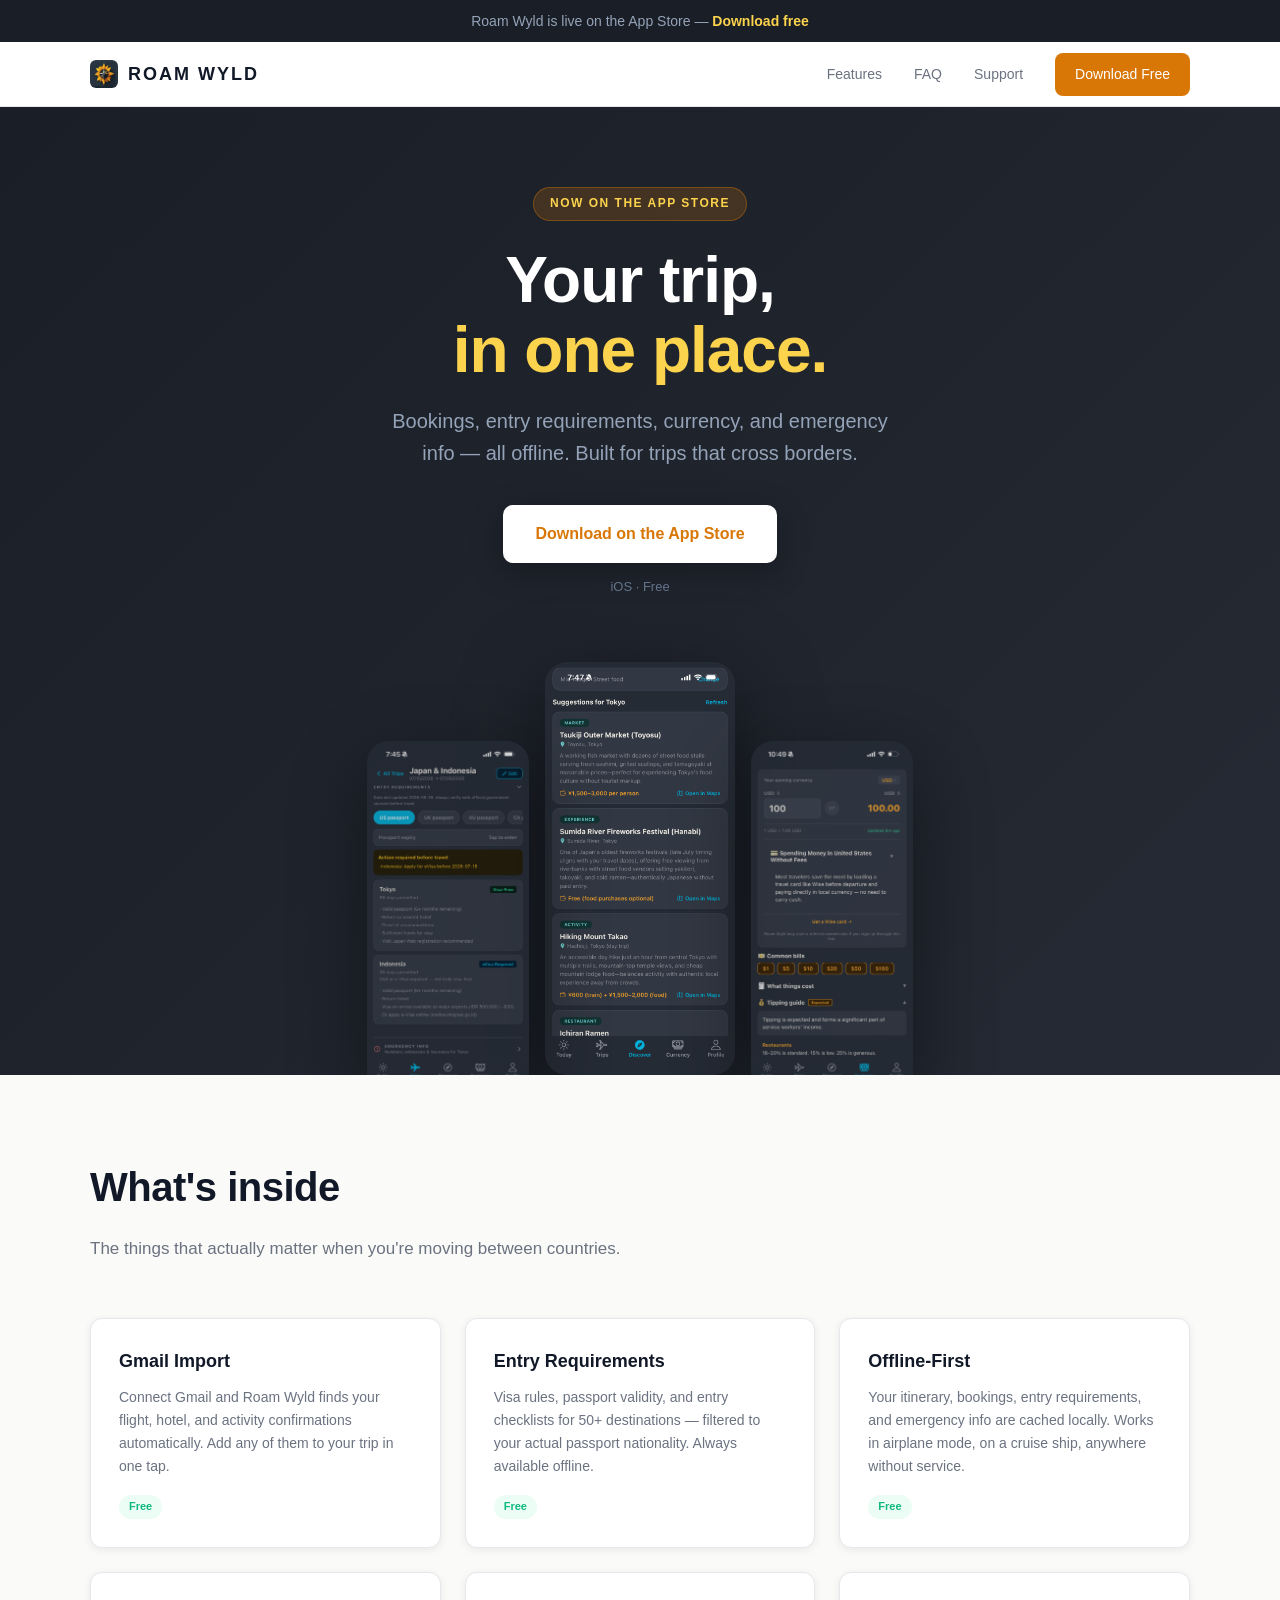
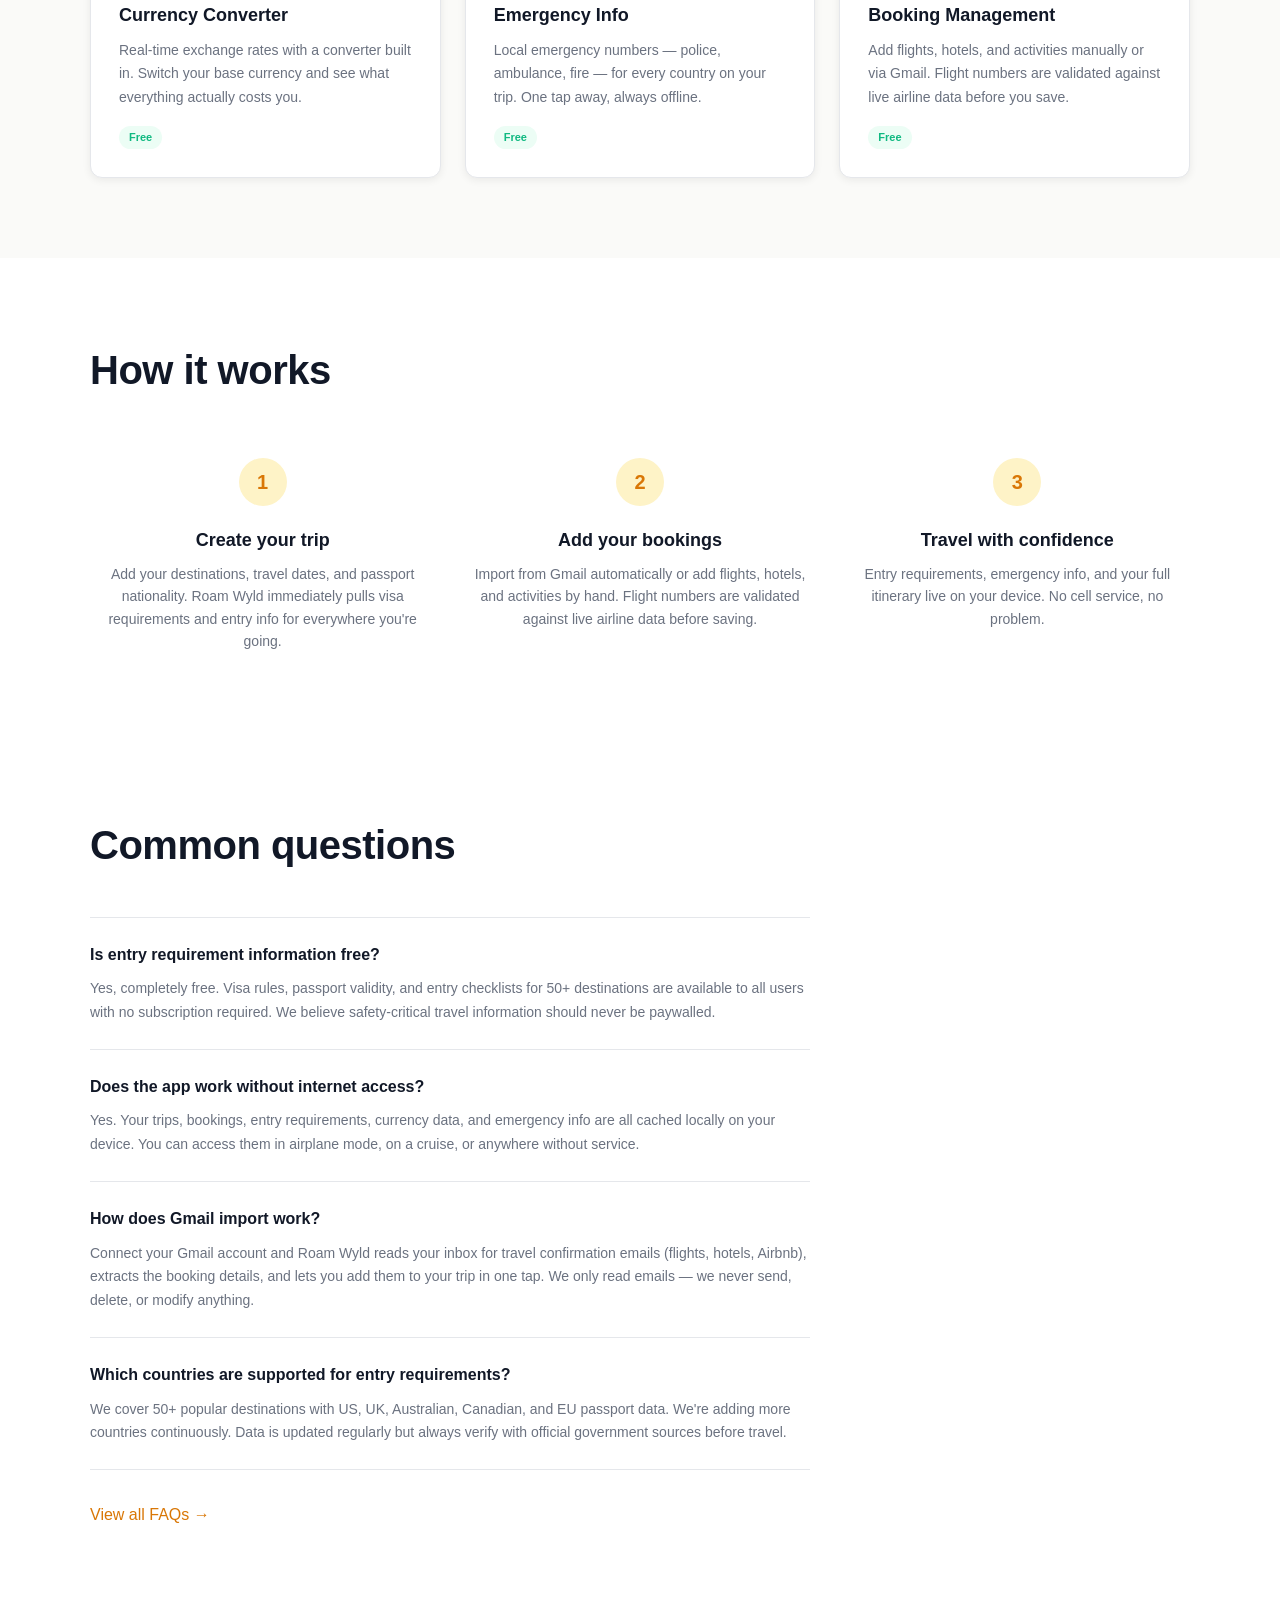
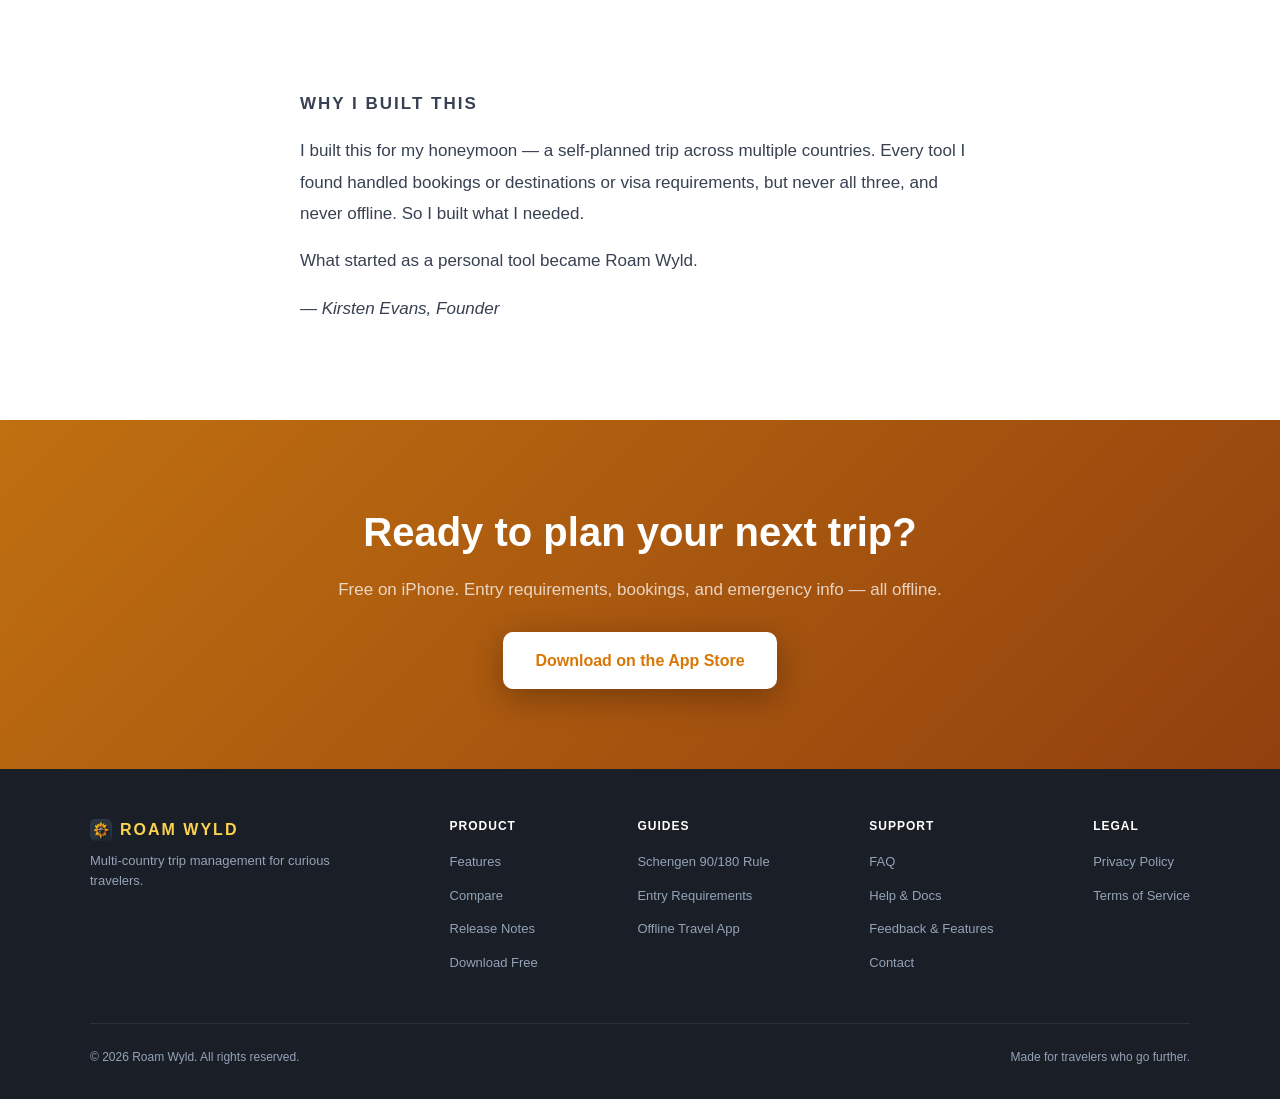
==== index.html @ c8cd53cf "Add release notes, feedback, and compare pages; update footer nav Three new pages live on roamwyld.a" ====
<!DOCTYPE html>
<html lang="en">
<head>
  <meta name="google-site-verification" content="FwUJiEMPP1fMOQ4BFvkXwyjw40jZPFWo5KTjLIu2YRo" />
  <meta charset="UTF-8" />
  <meta name="viewport" content="width=device-width, initial-scale=1.0" />
  <title>Roam Wyld — Your Trip, In One Place</title>
  <meta name="description" content="Manage multi-country trips with entry requirements, Gmail booking import, currency converter, and offline access. Free on the App Store." />
  <meta property="og:title" content="Roam Wyld — Your Trip, In One Place" />
  <meta property="og:description" content="Entry requirements, Gmail booking import, offline access, and emergency info. Made for trips that cross borders." />
  <meta property="og:type" content="website" />
  <meta property="og:url" content="https://roamwyld.app" />
  <meta property="og:image" content="https://roamwyld.app/ss-02.png" />
  <link rel="stylesheet" href="style.css" />
  <link rel="icon" type="image/png" href="icon.png" />
  <script>
    !function(t,e){var o,n,p,r;e.__SV||(window.posthog=e,e._i=[],e.init=function(i,s,a){function g(t,e){var o=e.split(".");2==o.length&&(t=t[o[0]],e=o[1]);t[e]=function(){t.push([e].concat(Array.prototype.slice.call(arguments,0)))}}(p=t.createElement("script")).type="text/javascript",p.crossOrigin="anonymous",p.async=!0,p.src=s.api_host.replace(".i.posthog.com","-assets.i.posthog.com")+"/static/array.js",(r=t.getElementsByTagName("script")[0]).parentNode.insertBefore(p,r);var u=e;for(void 0!==a?u=e[a]=[]:a="posthog",u.people=u.people||[],u.toString=function(t){var e="posthog";return"posthog"!==a&&(e+="."+a),t||(e+=" (stub)"),e},u.people.toString=function(){return u.toString(1)+" (stub)"},o="capture identify alias people.set people.set_once set_config register register_once unregister opt_out_capturing has_opted_out_capturing opt_in_capturing reset isFeatureEnabled onFeatureFlags getFeatureFlag getFeatureFlagPayload reloadFeatureFlags group updateEarlyAccessFeatureEnrollment getEarlyAccessFeatures getActiveMatchingSurveys getSurveys onSessionId setPersonPropertiesForFlags".split(" "),n=0;n<o.length;n++)g(u,o[n]);e._i.push([i,s,a])},e.__SV=1)}(document,window.posthog||(window.posthog=[]));
    posthog.init('phc_uDBUoRnf2v2D2bRngUqBGKkCqaQuQaiWokRHupjGr9HW', {api_host: 'https://us.i.posthog.com', person_profiles: 'identified_only'})
  </script>
</head>
<body>

<div class="top-banner">
  Roam Wyld is live on the App Store &mdash; <a href="https://apps.apple.com/us/app/roam-wyld/id6774633699">Download free</a>
</div>

<nav>
  <div class="nav-inner">
    <a href="/" class="nav-logo"><img src="icon.png" alt="" class="nav-icon" style="width:28px;height:28px;border-radius:6px;flex-shrink:0;" />ROAM WYLD</a>
    <div class="nav-links">
      <a href="#features" class="nav-link-hide">Features</a>
      <a href="faq.html" class="nav-link-hide">FAQ</a>
      <a href="support.html" class="nav-link-hide">Support</a>
      <a href="https://apps.apple.com/us/app/roam-wyld/id6774633699" class="nav-cta">Download Free</a>
    </div>
  </div>
</nav>

<!-- HERO -->
<section class="hero">
  <div class="hero-badge">Now on the App Store</div>
  <h1>Your trip,<br><span>in one place.</span></h1>
  <p>Bookings, entry requirements, currency, and emergency info &mdash; all offline. Built for trips that cross borders.</p>

  <div class="hero-form" id="download">
    <a href="https://apps.apple.com/us/app/roam-wyld/id6774633699" class="btn-beta">Download on the App Store</a>
    <span class="hero-meta">iOS &middot; Free</span>
  </div>

  <div class="screenshots-strip">
    <div class="screenshot-phone screenshot-secondary">
      <img src="ss-03.png" alt="Entry requirements for Japan" />
    </div>
    <div class="screenshot-phone screenshot-primary">
      <img src="ss-02.png" alt="Discover screen — Tokyo suggestions" />
    </div>
    <div class="screenshot-phone screenshot-secondary">
      <img src="ss-04.png" alt="Currency converter" />
    </div>
  </div>
</section>

<!-- FEATURES -->
<section class="features-bg" id="features">
  <div class="section-inner">
    <h2 class="section-title">What's inside</h2>
    <p class="section-sub">The things that actually matter when you're moving between countries.</p>

    <div class="features-grid">
      <div class="feature-card">
        <h3>Gmail Import</h3>
        <p>Connect Gmail and Roam Wyld finds your flight, hotel, and activity confirmations automatically. Add any of them to your trip in one tap.</p>
        <span class="feature-badge badge-free">Free</span>
      </div>
      <div class="feature-card">
        <h3>Entry Requirements</h3>
        <p>Visa rules, passport validity, and entry checklists for 50+ destinations &mdash; filtered to your actual passport nationality. Always available offline.</p>
        <span class="feature-badge badge-free">Free</span>
      </div>
      <div class="feature-card">
        <h3>Offline-First</h3>
        <p>Your itinerary, bookings, entry requirements, and emergency info are cached locally. Works in airplane mode, on a cruise ship, anywhere without service.</p>
        <span class="feature-badge badge-free">Free</span>
      </div>
      <div class="feature-card">
        <h3>Currency Converter</h3>
        <p>Real-time exchange rates with a converter built in. Switch your base currency and see what everything actually costs you.</p>
        <span class="feature-badge badge-free">Free</span>
      </div>
      <div class="feature-card">
        <h3>Emergency Info</h3>
        <p>Local emergency numbers &mdash; police, ambulance, fire &mdash; for every country on your trip. One tap away, always offline.</p>
        <span class="feature-badge badge-free">Free</span>
      </div>
      <div class="feature-card">
        <h3>Booking Management</h3>
        <p>Add flights, hotels, and activities manually or via Gmail. Flight numbers are validated against live airline data before you save.</p>
        <span class="feature-badge badge-free">Free</span>
      </div>
    </div>
  </div>
</section>

<!-- HOW IT WORKS -->
<section>
  <div class="section-inner">
    <h2 class="section-title">How it works</h2>
    <div class="steps">
      <div class="step">
        <div class="step-number">1</div>
        <h3>Create your trip</h3>
        <p>Add your destinations, travel dates, and passport nationality. Roam Wyld immediately pulls visa requirements and entry info for everywhere you're going.</p>
      </div>
      <div class="step">
        <div class="step-number">2</div>
        <h3>Add your bookings</h3>
        <p>Import from Gmail automatically or add flights, hotels, and activities by hand. Flight numbers are validated against live airline data before saving.</p>
      </div>
      <div class="step">
        <div class="step-number">3</div>
        <h3>Travel with confidence</h3>
        <p>Entry requirements, emergency info, and your full itinerary live on your device. No cell service, no problem.</p>
      </div>
    </div>
  </div>
</section>


<!-- FAQ PREVIEW -->
<section>
  <div class="section-inner">
    <h2 class="section-title">Common questions</h2>
    <div class="faq-list">
      <div class="faq-item">
        <p class="faq-q">Is entry requirement information free?</p>
        <p class="faq-a">Yes, completely free. Visa rules, passport validity, and entry checklists for 50+ destinations are available to all users with no subscription required. We believe safety-critical travel information should never be paywalled.</p>
      </div>
      <div class="faq-item">
        <p class="faq-q">Does the app work without internet access?</p>
        <p class="faq-a">Yes. Your trips, bookings, entry requirements, currency data, and emergency info are all cached locally on your device. You can access them in airplane mode, on a cruise, or anywhere without service.</p>
      </div>
      <div class="faq-item">
        <p class="faq-q">How does Gmail import work?</p>
        <p class="faq-a">Connect your Gmail account and Roam Wyld reads your inbox for travel confirmation emails (flights, hotels, Airbnb), extracts the booking details, and lets you add them to your trip in one tap. We only read emails &mdash; we never send, delete, or modify anything.</p>
      </div>
      <div class="faq-item">
        <p class="faq-q">Which countries are supported for entry requirements?</p>
        <p class="faq-a">We cover 50+ popular destinations with US, UK, Australian, Canadian, and EU passport data. We're adding more countries continuously. Data is updated regularly but always verify with official government sources before travel.</p>
      </div>
    </div>
    <p style="margin-top:32px;"><a href="faq.html">View all FAQs &rarr;</a></p>
  </div>
</section>

<!-- FOUNDER -->
<section>
  <div class="section-inner founder-section">
    <p class="section-label">Why I built this</p>
    <p>
      I built this for my honeymoon &mdash; a self-planned trip across multiple countries. Every tool I found handled bookings or destinations or visa requirements, but never all three, and never offline. So I built what I needed.
    </p>
    <p>
      What started as a personal tool became Roam Wyld.
    </p>
    <p class="founder-sig">&mdash; Kirsten Evans, Founder</p>
  </div>
</section>

<!-- CTA BAND -->
<div class="cta-band">
  <h2>Ready to plan your next trip?</h2>
  <p>Free on iPhone. Entry requirements, bookings, and emergency info &mdash; all offline.</p>
  <a href="https://apps.apple.com/us/app/roam-wyld/id6774633699" class="btn-beta btn-beta-white">Download on the App Store</a>
</div>

<footer>
  <div class="footer-inner">
    <div class="footer-top">
      <div class="footer-brand">
        <div class="logo" style="display:flex;align-items:center;gap:8px;"><img src="icon.png" alt="" style="width:22px;height:22px;border-radius:5px;" />ROAM WYLD</div>
        <p>Multi-country trip management for curious travelers.</p>
      </div>
      <div class="footer-links">
        <h4>Product</h4>
        <ul>
          <li><a href="#features">Features</a></li>
          <li><a href="compare.html">Compare</a></li>
          <li><a href="release-notes.html">Release Notes</a></li>
          <li><a href="https://apps.apple.com/us/app/roam-wyld/id6774633699">Download Free</a></li>
        </ul>
      </div>
      <div class="footer-links">
        <h4>Guides</h4>
        <ul>
          <li><a href="/schengen.html">Schengen 90/180 Rule</a></li>
          <li><a href="/entry-requirements.html">Entry Requirements</a></li>
          <li><a href="/offline-travel-app.html">Offline Travel App</a></li>
        </ul>
      </div>
      <div class="footer-links">
        <h4>Support</h4>
        <ul>
          <li><a href="faq.html">FAQ</a></li>
          <li><a href="support.html">Help &amp; Docs</a></li>
          <li><a href="feedback.html">Feedback &amp; Features</a></li>
          <li><a href="mailto:support@roamwyld.app">Contact</a></li>
        </ul>
      </div>
      <div class="footer-links">
        <h4>Legal</h4>
        <ul>
          <li><a href="privacy.html">Privacy Policy</a></li>
          <li><a href="terms.html">Terms of Service</a></li>
        </ul>
      </div>
    </div>
    <div class="footer-bottom">
      <span>&copy; 2026 Roam Wyld. All rights reserved.</span>
      <span>Made for travelers who go further.</span>
    </div>
  </div>
</footer>


</body>
</html>
---- style.css ----
*, *::before, *::after { box-sizing: border-box; margin: 0; padding: 0; }

:root {
  --primary: #D97706;
  --primary-dark: #B45309;
  --primary-light: #FEF3C7;
  --hero: #1A1E26;
  --hero2: #252A34;
  --bg: #FFFFFF;
  --bg-alt: #FAFAF8;
  --text: #111827;
  --text-muted: #6B7280;
  --text-light: #9CA3AF;
  --border: #E5E7EB;
  --success: #10B981;
  --success-bg: #ECFDF5;
  --radius: 12px;
  --shadow: 0 4px 24px rgba(217,119,6,0.12);
  --shadow-sm: 0 2px 8px rgba(0,0,0,0.07);
}

html { scroll-behavior: smooth; }
body { font-family: -apple-system, BlinkMacSystemFont, 'Segoe UI', Roboto, sans-serif; color: var(--text); background: var(--bg); line-height: 1.6; }

a { color: var(--primary); text-decoration: none; }
a:hover { text-decoration: underline; }

/* TOP BANNER */
.top-banner {
  background: #1A1E26;
  color: #94a3b8;
  text-align: center;
  padding: 10px 16px;
  font-size: 14px;
}
.top-banner a { color: #FCD34D; font-weight: 600; }
.top-banner a:hover { text-decoration: underline; }

/* NAV */
nav {
  position: sticky; top: 0; z-index: 100;
  background: rgba(255,255,255,0.95); backdrop-filter: blur(12px);
  border-bottom: 1px solid var(--border);
  padding: 0 24px;
}
.nav-inner {
  max-width: 1100px; margin: 0 auto;
  display: flex; align-items: center; justify-content: space-between;
  height: 64px;
}
.nav-logo { display: flex; align-items: center; gap: 10px; font-weight: 800; font-size: 18px; letter-spacing: 2px; color: var(--text); text-decoration: none; }
.nav-icon { width: 28px; height: 28px; border-radius: 6px; flex-shrink: 0; }
.nav-links { display: flex; gap: 32px; align-items: center; }
.nav-links a { font-size: 14px; font-weight: 500; color: var(--text-muted); text-decoration: none; }
.nav-links a:hover { color: var(--text); }
.nav-cta {
  background: var(--primary); color: #fff !important;
  padding: 10px 20px; border-radius: 8px; font-weight: 600;
}
.nav-cta:hover { background: var(--primary-dark); text-decoration: none !important; }

/* HERO */
.hero {
  background: linear-gradient(135deg, var(--hero) 0%, var(--hero2) 100%);
  color: #fff; text-align: center; padding: 80px 24px 0;
  overflow: hidden;
}
.hero-badge {
  display: inline-block; background: rgba(217,119,6,0.2); color: #FCD34D;
  font-size: 12px; font-weight: 700; letter-spacing: 1.5px; text-transform: uppercase;
  padding: 6px 16px; border-radius: 20px; margin-bottom: 24px;
  border: 1px solid rgba(217,119,6,0.4);
}
.hero h1 { font-size: clamp(36px, 6vw, 64px); font-weight: 800; line-height: 1.1; margin-bottom: 20px; letter-spacing: -1px; }
.hero h1 span { color: #FCD34D; }
.hero > p { font-size: clamp(16px, 2.5vw, 20px); color: #94A3B8; max-width: 520px; margin: 0 auto 36px; }

/* HERO FORM / BETA CTA */
.hero-form { display: flex; flex-direction: column; align-items: center; gap: 14px; margin-bottom: 64px; }
.btn-beta {
  display: inline-block;
  background: #fff; color: var(--primary) !important;
  padding: 16px 32px; border-radius: 10px;
  font-weight: 700; font-size: 16px;
  text-decoration: none !important;
  box-shadow: 0 8px 32px rgba(0,0,0,0.3);
  transition: transform 0.15s, box-shadow 0.15s;
}
.btn-beta:hover { transform: translateY(-2px); box-shadow: 0 12px 40px rgba(0,0,0,0.4); text-decoration: none !important; }
.btn-beta-white { background: #fff; color: var(--primary) !important; }
.hero-meta { font-size: 13px; color: #64748B; }

/* SCREENSHOTS */
.screenshots-strip {
  display: flex;
  align-items: flex-end;
  justify-content: center;
  gap: 16px;
}
.screenshot-phone {
  border-radius: 22px;
  overflow: hidden;
  flex-shrink: 0;
  box-shadow: 0 24px 80px rgba(0,0,0,0.55);
}
.screenshot-phone img { display: block; width: 100%; height: auto; }
.screenshot-primary { width: 190px; }
.screenshot-secondary { width: 162px; transform: translateY(18px); opacity: 0.8; }

/* SECTIONS */
section { padding: 80px 24px; }
.section-inner { max-width: 1100px; margin: 0 auto; }
.section-label { font-size: 12px; font-weight: 700; letter-spacing: 2px; text-transform: uppercase; color: var(--primary); margin-bottom: 12px; }
.section-title { font-size: clamp(28px, 4vw, 40px); font-weight: 800; letter-spacing: -0.5px; margin-bottom: 16px; }
.section-sub { font-size: 17px; color: var(--text-muted); max-width: 560px; margin-bottom: 56px; }

/* FEATURES */
.features-bg { background: var(--bg-alt); }
.features-grid { display: grid; grid-template-columns: repeat(auto-fit, minmax(300px, 1fr)); gap: 24px; }
.feature-card {
  background: var(--bg); border-radius: var(--radius); padding: 28px;
  border: 1px solid var(--border); box-shadow: var(--shadow-sm);
  transition: box-shadow 0.2s, transform 0.2s;
}
.feature-card:hover { box-shadow: var(--shadow); transform: translateY(-2px); }
.feature-card h3 { font-size: 18px; font-weight: 700; margin-bottom: 10px; }
.feature-card p { font-size: 14px; color: var(--text-muted); line-height: 1.65; margin-bottom: 14px; }
.feature-badge {
  display: inline-block; font-size: 11px; font-weight: 700;
  padding: 3px 10px; border-radius: 20px;
}
.badge-free { background: var(--success-bg); color: var(--success); }
.badge-pro { background: var(--primary-light); color: var(--primary); }

/* HOW IT WORKS */
.steps { display: grid; grid-template-columns: repeat(auto-fit, minmax(240px, 1fr)); gap: 32px; margin-top: 56px; }
.step { text-align: center; }
.step-number {
  width: 48px; height: 48px; border-radius: 50%;
  background: var(--primary-light); color: var(--primary);
  font-weight: 800; font-size: 20px;
  display: flex; align-items: center; justify-content: center;
  margin: 0 auto 20px;
}
.step h3 { font-size: 18px; font-weight: 700; margin-bottom: 8px; }
.step p { font-size: 14px; color: var(--text-muted); }

/* PRICING */
.pricing-bg { background: var(--bg-alt); }
.pricing-grid { display: grid; grid-template-columns: repeat(auto-fit, minmax(300px, 1fr)); gap: 24px; max-width: 720px; margin: 0 auto; }
.pricing-card {
  background: var(--bg); border-radius: var(--radius);
  padding: 32px; border: 1px solid var(--border);
}
.pricing-card.featured {
  border-color: var(--primary); box-shadow: var(--shadow);
  position: relative;
}
.pricing-badge {
  position: absolute; top: -12px; left: 50%; transform: translateX(-50%);
  background: var(--primary); color: #fff;
  font-size: 11px; font-weight: 700; padding: 4px 14px; border-radius: 20px; white-space: nowrap;
}
.pricing-name { font-size: 14px; font-weight: 700; color: var(--text-muted); text-transform: uppercase; letter-spacing: 1px; margin-bottom: 8px; }
.pricing-price { font-size: 40px; font-weight: 800; margin-bottom: 4px; }
.pricing-price span { font-size: 16px; font-weight: 400; color: var(--text-muted); }
.pricing-annual { font-size: 13px; color: var(--success); font-weight: 600; margin-bottom: 24px; }
.pricing-features { list-style: none; margin-bottom: 28px; }
.pricing-features li { display: flex; align-items: flex-start; gap: 10px; font-size: 14px; padding: 7px 0; border-bottom: 1px solid var(--border); }
.pricing-features li:last-child { border-bottom: none; }
.check { color: var(--success); font-weight: 700; flex-shrink: 0; }
.pricing-btn {
  display: block; text-align: center; padding: 14px;
  border-radius: 10px; font-weight: 700; font-size: 15px;
  text-decoration: none !important; transition: opacity 0.15s;
}
.pricing-btn-primary { background: var(--primary); color: #fff !important; }
.pricing-btn-primary:hover { opacity: 0.9; }
.pricing-btn-secondary { background: var(--bg-alt); color: var(--text) !important; border: 1px solid var(--border); }
.pricing-trial { font-size: 12px; color: var(--text-light); text-align: center; margin-top: 10px; }

/* FAQ PREVIEW */
.faq-list { max-width: 720px; margin-top: 40px; }
.faq-item { border-bottom: 1px solid var(--border); padding: 24px 0; }
.faq-item:first-child { border-top: 1px solid var(--border); }
.faq-q { font-size: 16px; font-weight: 700; margin-bottom: 10px; }
.faq-a { font-size: 14px; color: var(--text-muted); line-height: 1.7; }

/* FOUNDER */
.founder-section { max-width: 680px; }
.founder-section p { font-size: 17px; line-height: 1.85; color: #374151; margin-bottom: 16px; }
.founder-sig { font-size: 15px; color: var(--text-muted); font-style: italic; }

/* CTA BAND */
.cta-band {
  background: linear-gradient(135deg, #C07010 0%, #92400E 100%);
  text-align: center; padding: 80px 24px; color: #fff;
}
.cta-band h2 { font-size: clamp(28px, 4vw, 40px); font-weight: 800; margin-bottom: 12px; }
.cta-band > p { font-size: 17px; color: rgba(255,255,255,0.75); margin-bottom: 28px; }

/* FOOTER */
footer {
  background: var(--hero); color: #94A3B8;
  padding: 48px 24px 32px;
}
.footer-inner { max-width: 1100px; margin: 0 auto; }
.footer-top { display: flex; justify-content: space-between; align-items: flex-start; flex-wrap: wrap; gap: 32px; margin-bottom: 40px; }
.footer-brand .logo { font-weight: 800; letter-spacing: 2px; font-size: 16px; color: #FCD34D; }
.footer-brand p { font-size: 13px; margin-top: 8px; max-width: 260px; }
.footer-links h4 { font-size: 12px; font-weight: 700; text-transform: uppercase; letter-spacing: 1px; color: #fff; margin-bottom: 12px; }
.footer-links ul { list-style: none; }
.footer-links ul li { margin-bottom: 8px; }
.footer-links ul a { font-size: 13px; color: #94A3B8; text-decoration: none; }
.footer-links ul a:hover { color: #fff; }
.footer-bottom { border-top: 1px solid rgba(255,255,255,0.08); padding-top: 24px; display: flex; justify-content: space-between; flex-wrap: wrap; gap: 12px; font-size: 12px; }

/* PAGE HERO */
.page-hero { background: var(--bg-alt); padding: 64px 24px 48px; border-bottom: 1px solid var(--border); text-align: center; }
.page-hero h1 { font-size: clamp(28px, 4vw, 44px); font-weight: 800; letter-spacing: -0.5px; margin-bottom: 12px; }
.page-hero p { font-size: 17px; color: var(--text-muted); max-width: 480px; margin: 0 auto; }

/* SUPPORT DOCS */
.doc-grid { display: grid; grid-template-columns: repeat(auto-fit, minmax(280px, 1fr)); gap: 20px; margin-bottom: 60px; }
.doc-card { border: 1px solid var(--border); border-radius: var(--radius); padding: 24px; background: var(--bg); }
.doc-card h3 { font-size: 17px; font-weight: 700; margin-bottom: 8px; }
.doc-card p { font-size: 13px; color: var(--text-muted); }
.doc-section { margin-bottom: 48px; }
.doc-section h2 { font-size: 22px; font-weight: 700; margin-bottom: 20px; padding-bottom: 12px; border-bottom: 2px solid var(--primary-light); }
.doc-step { display: flex; gap: 16px; margin-bottom: 16px; }
.doc-step-num { width: 28px; height: 28px; border-radius: 50%; background: var(--primary); color: #fff; font-size: 13px; font-weight: 700; display: flex; align-items: center; justify-content: center; flex-shrink: 0; margin-top: 2px; }
.doc-step-body h4 { font-size: 15px; font-weight: 700; margin-bottom: 4px; }
.doc-step-body p { font-size: 14px; color: var(--text-muted); }
.callout { background: var(--primary-light); border-left: 4px solid var(--primary); border-radius: 0 var(--radius) var(--radius) 0; padding: 16px 20px; margin: 16px 0; }
.callout p { font-size: 14px; color: var(--primary-dark); margin: 0; }
.callout strong { color: var(--primary-dark); }

/* CONTACT */
.contact-box { background: var(--bg-alt); border: 1px solid var(--border); border-radius: var(--radius); padding: 32px; max-width: 480px; margin-top: 32px; }
.contact-box h3 { font-size: 20px; font-weight: 700; margin-bottom: 8px; }
.contact-box p { font-size: 14px; color: var(--text-muted); margin-bottom: 20px; }
.contact-email { display: inline-block; background: var(--primary); color: #fff; padding: 12px 24px; border-radius: 8px; font-weight: 600; font-size: 15px; text-decoration: none; }
.contact-email:hover { background: var(--primary-dark); text-decoration: none; }

@media (max-width: 640px) {
  .nav-links .nav-link-hide { display: none; }
  .footer-top { flex-direction: column; }
  .pricing-grid { grid-template-columns: 1fr; }
  .screenshot-secondary { display: none; }
  .screenshot-primary { width: 220px; }
}
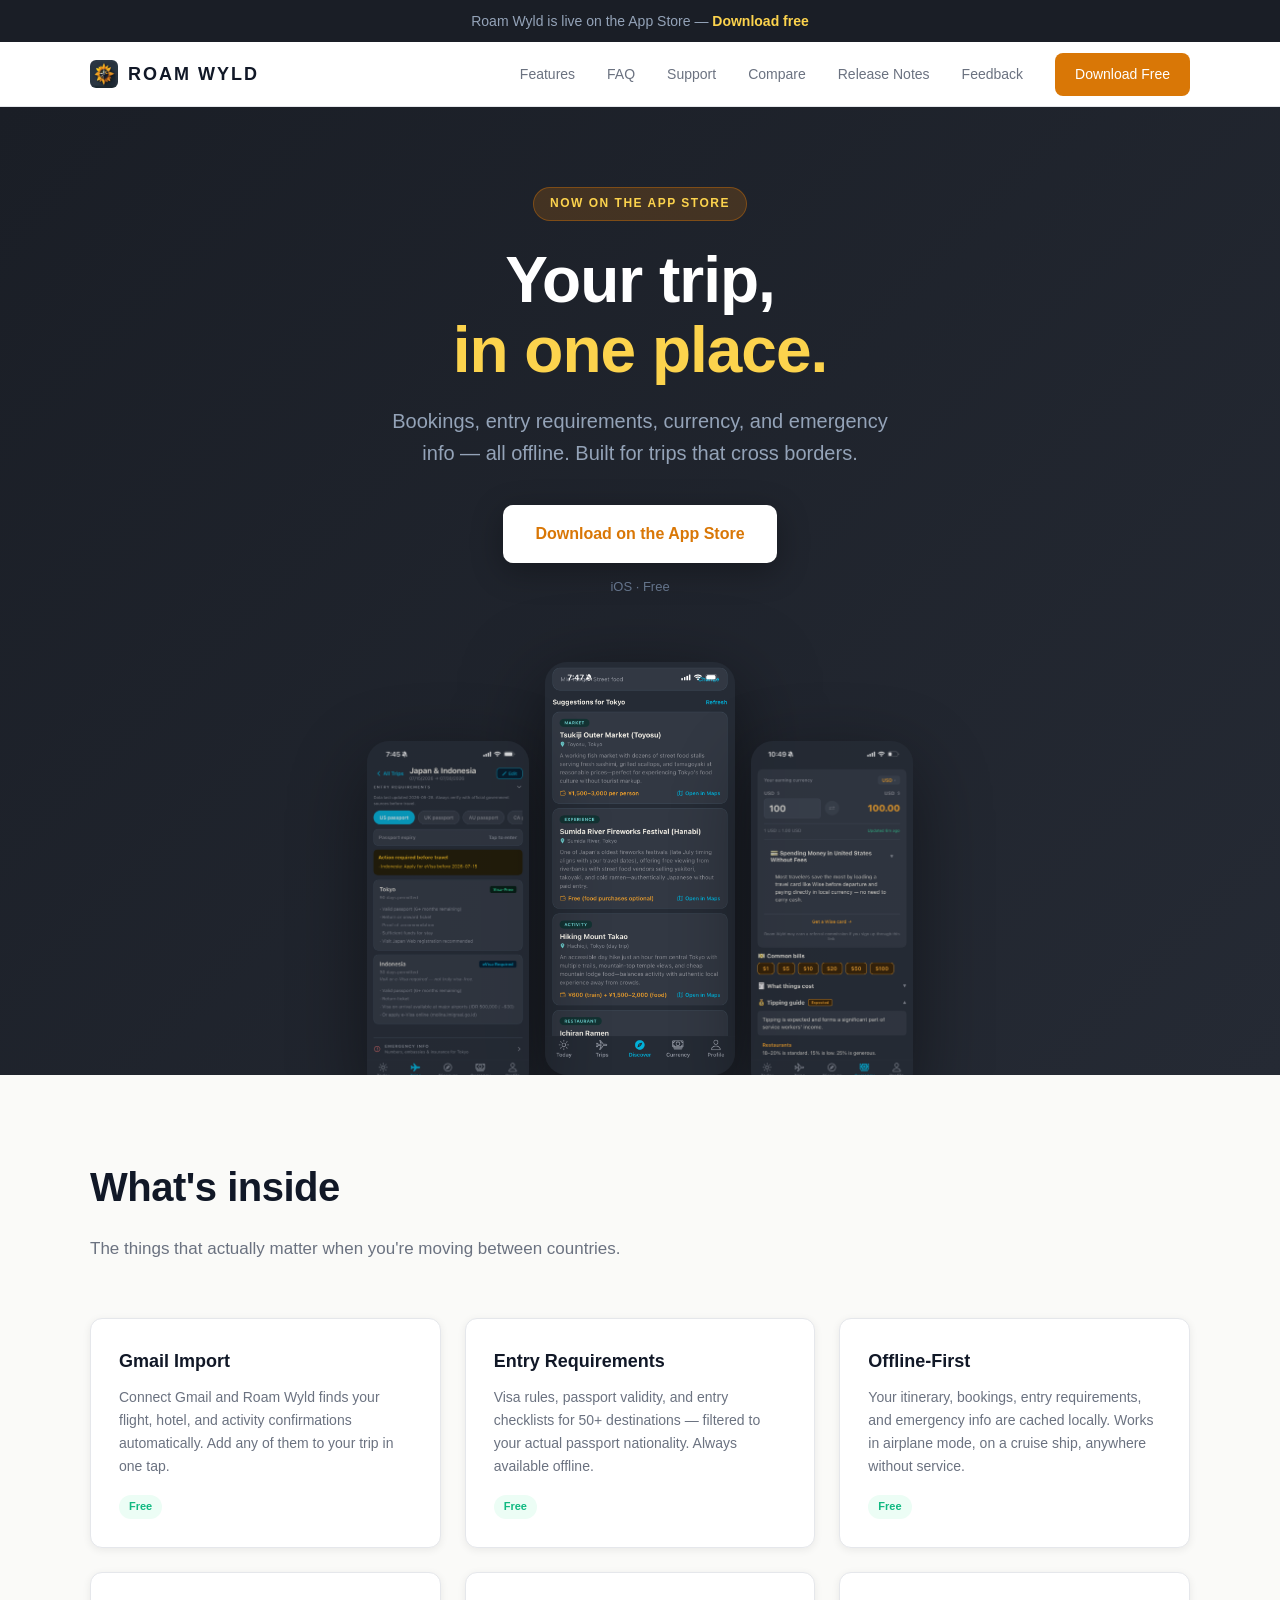
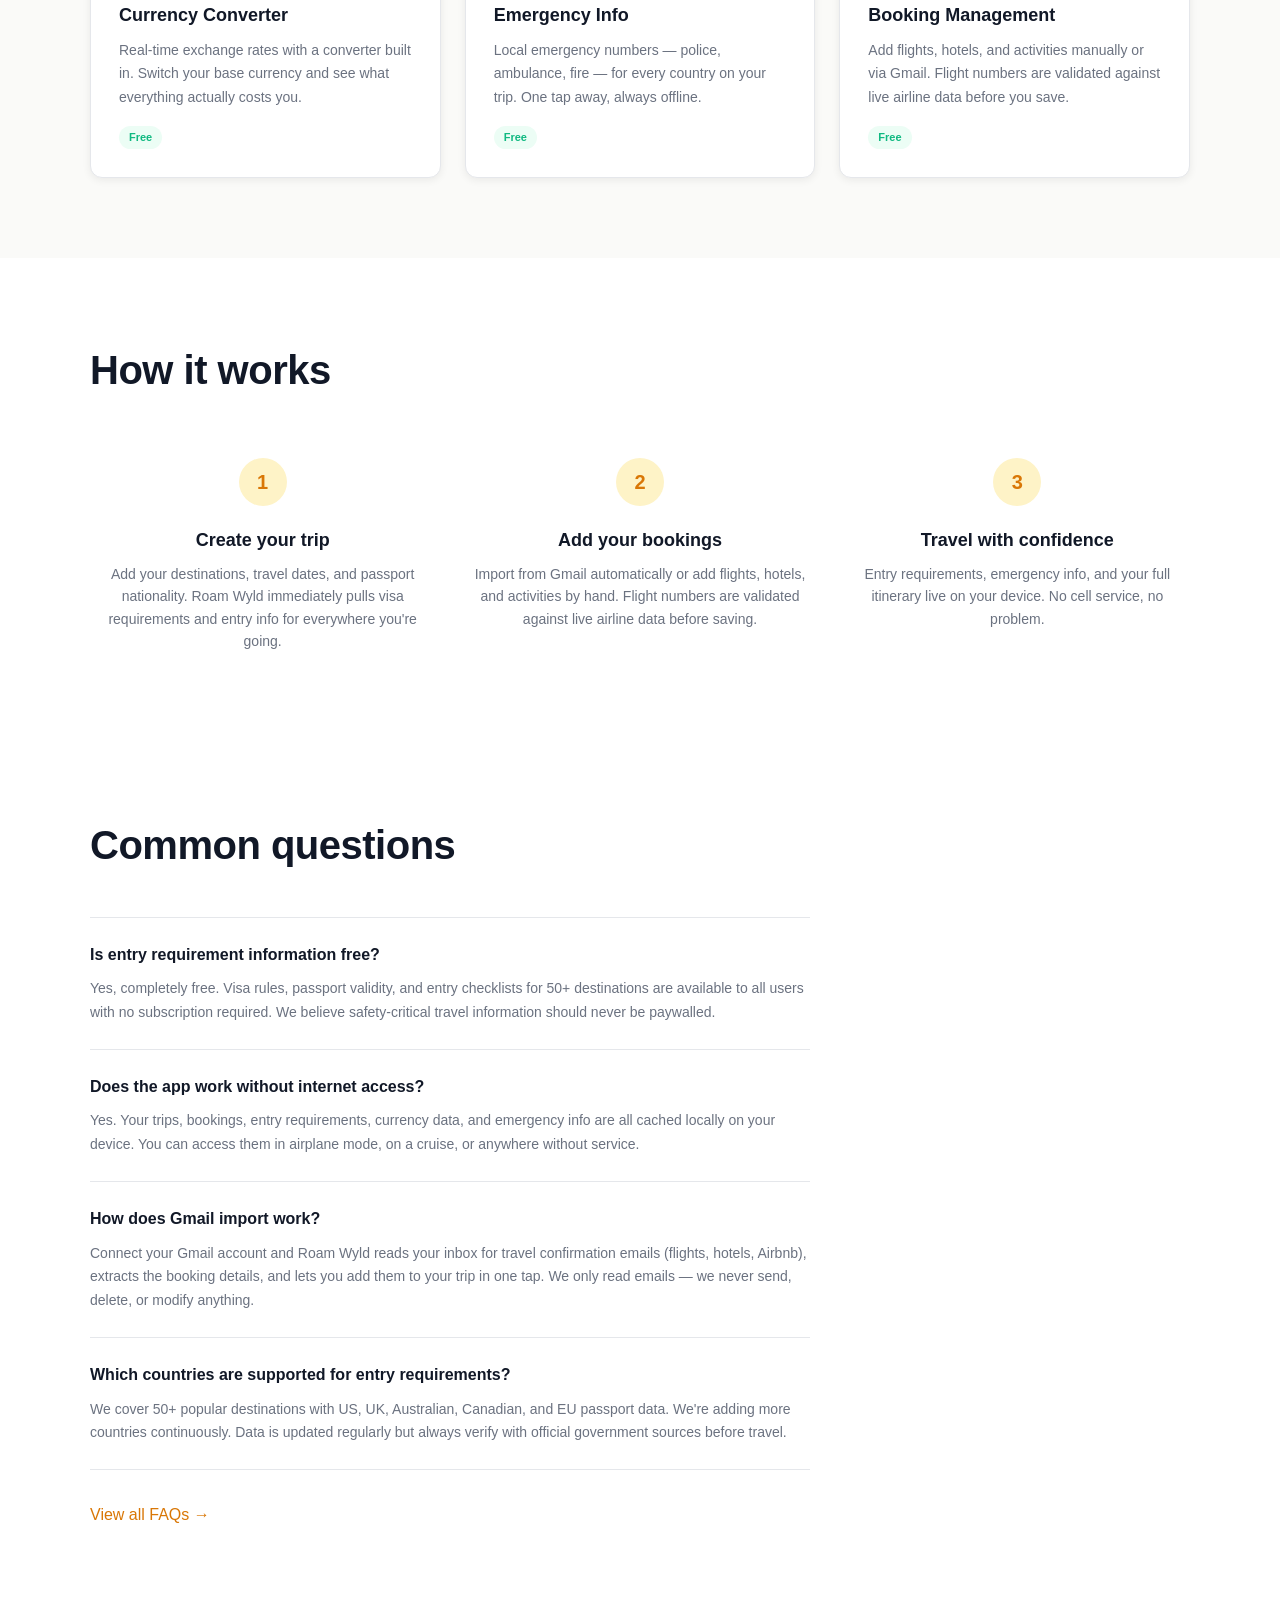
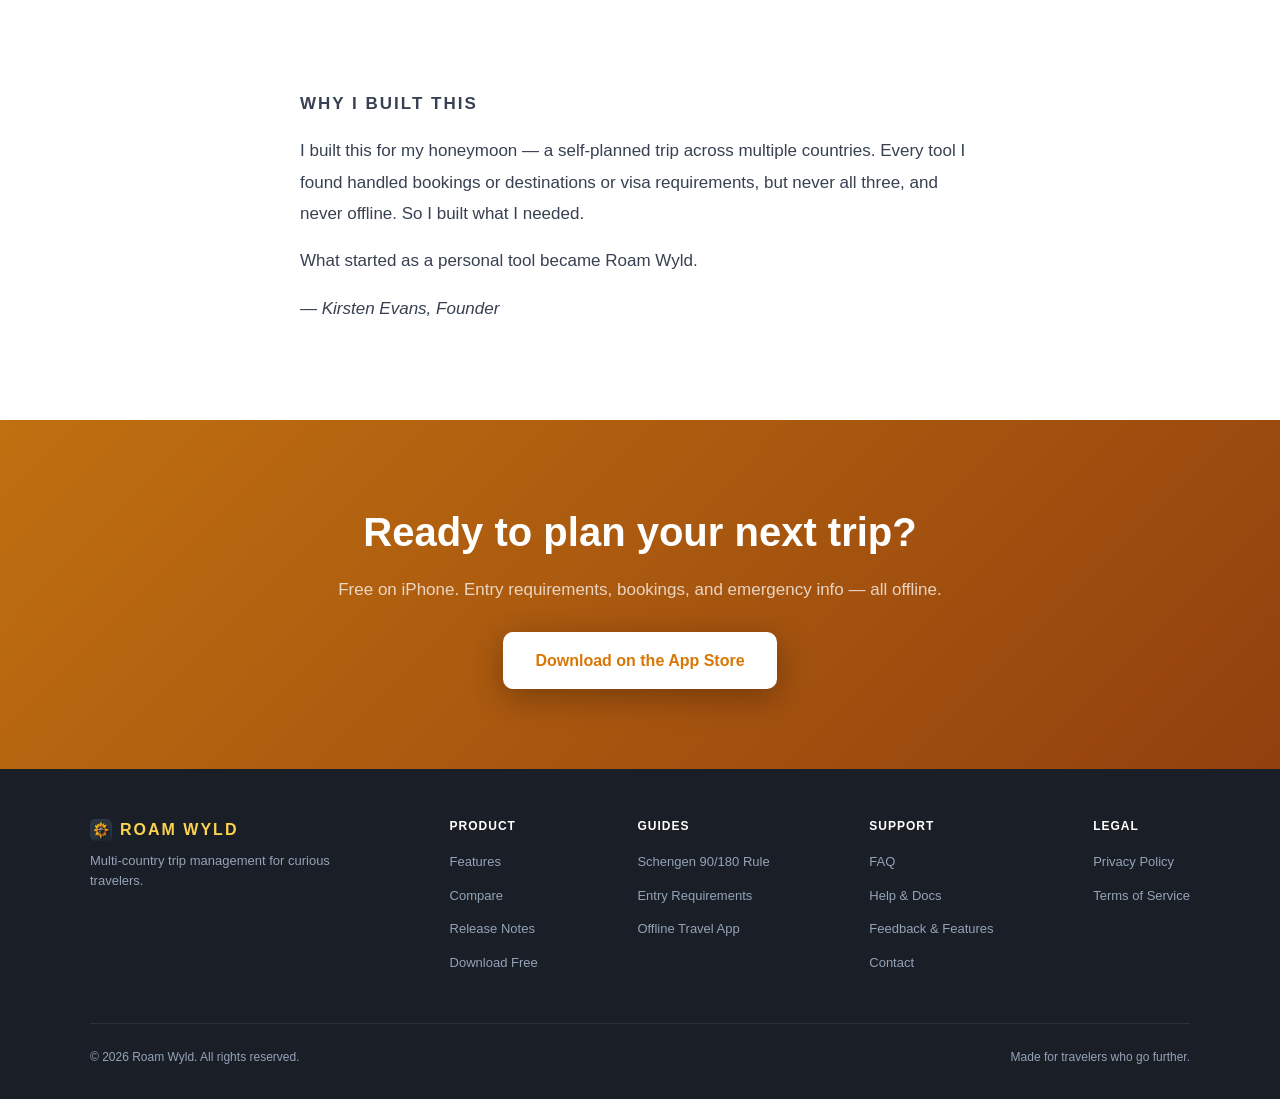
==== commit 0ca8a084: "Add Compare, Release Notes, Feedback to top nav on all pages All 9 HTML pages now include the three " ====
--- a/index.html
+++ b/index.html
@@ -31,6 +31,9 @@
       <a href="#features" class="nav-link-hide">Features</a>
       <a href="faq.html" class="nav-link-hide">FAQ</a>
       <a href="support.html" class="nav-link-hide">Support</a>
+      <a href="/compare.html" class="nav-link-hide">Compare</a>
+      <a href="/release-notes.html" class="nav-link-hide">Release Notes</a>
+      <a href="/feedback.html" class="nav-link-hide">Feedback</a>
       <a href="https://apps.apple.com/us/app/roam-wyld/id6774633699" class="nav-cta">Download Free</a>
     </div>
   </div>
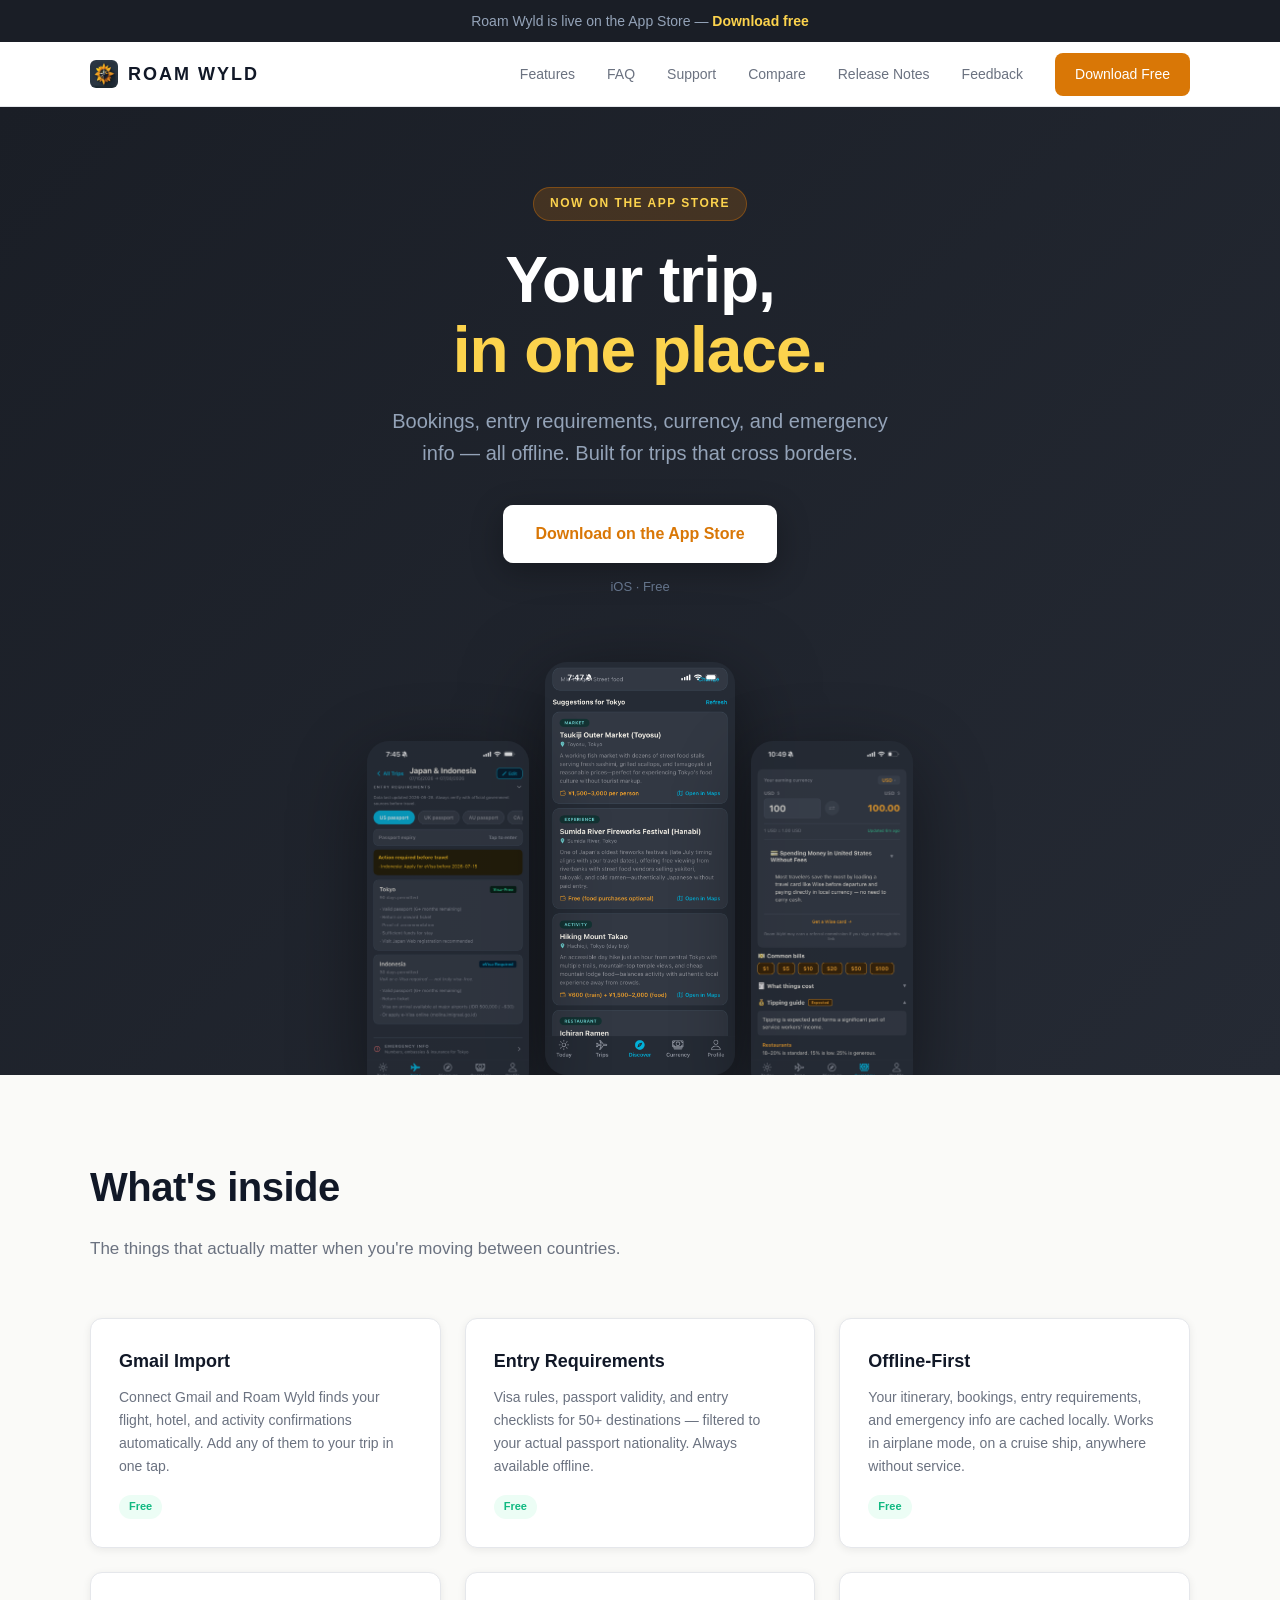
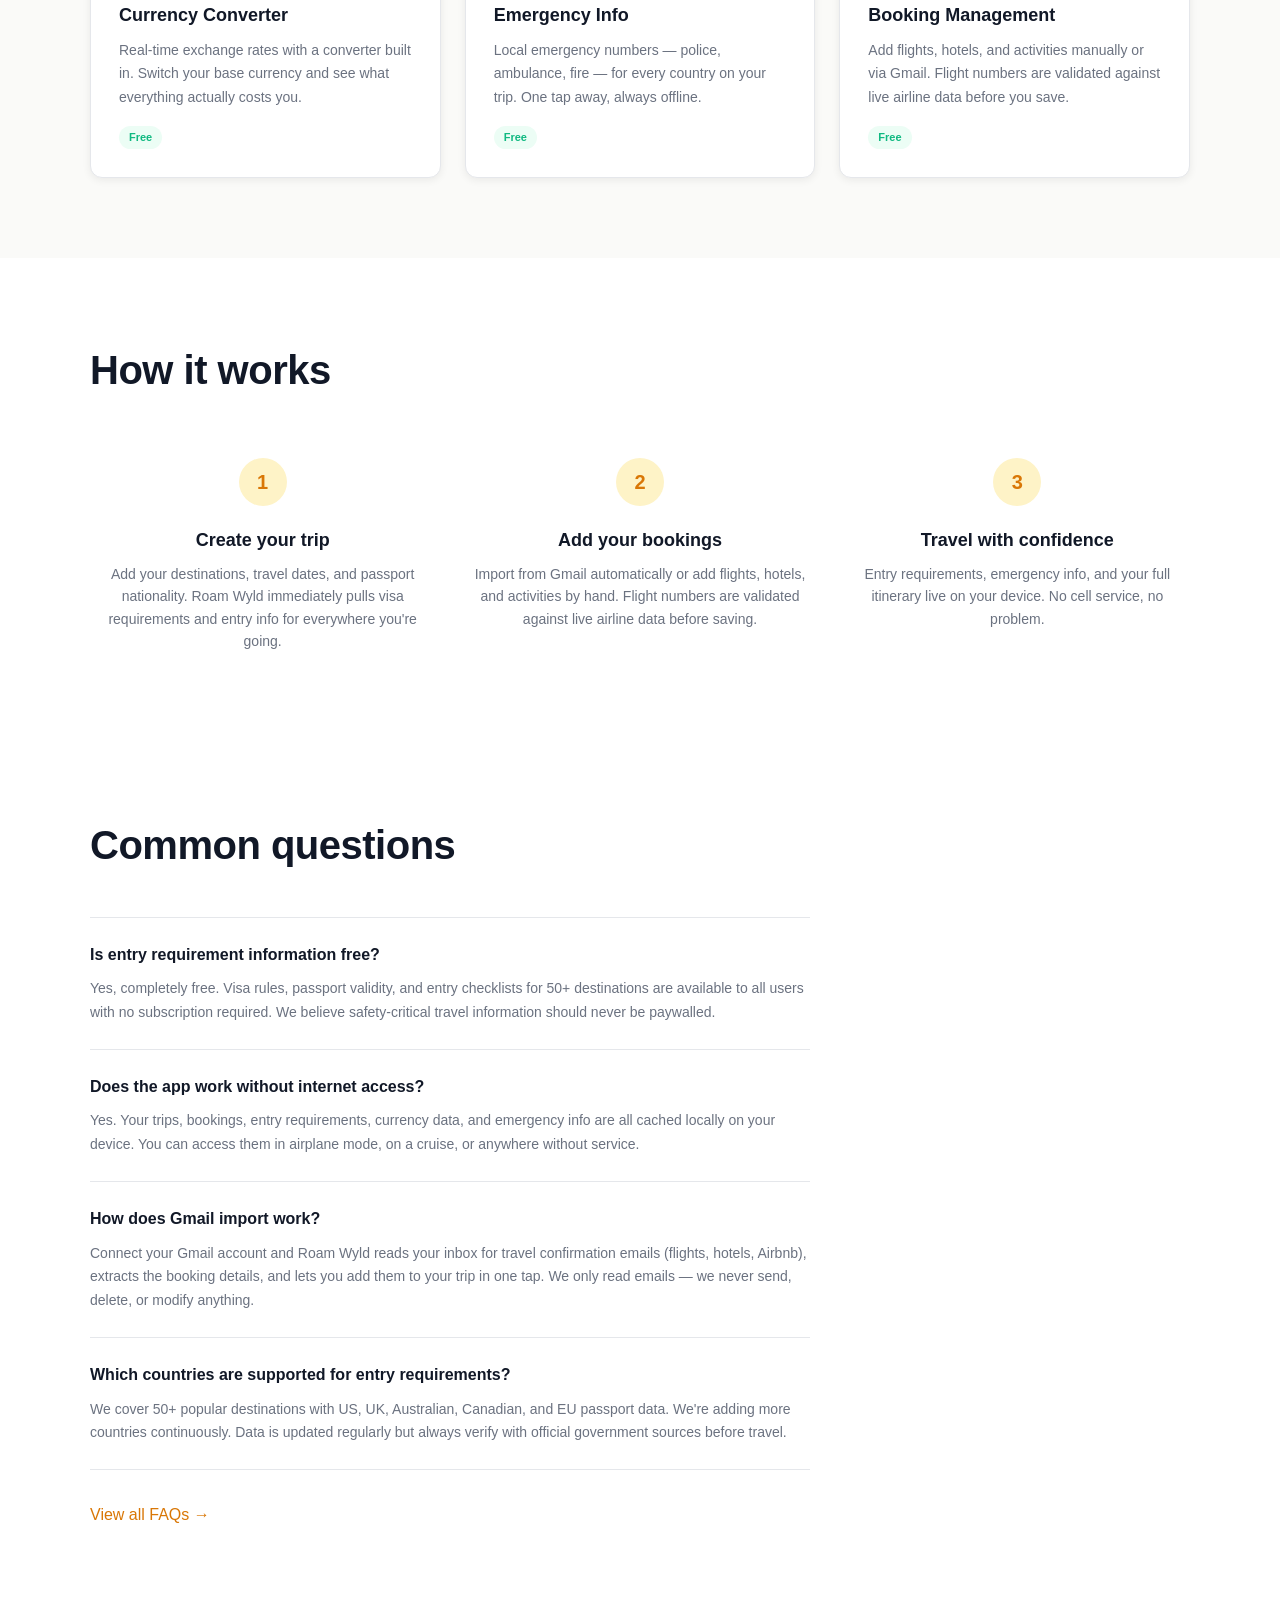
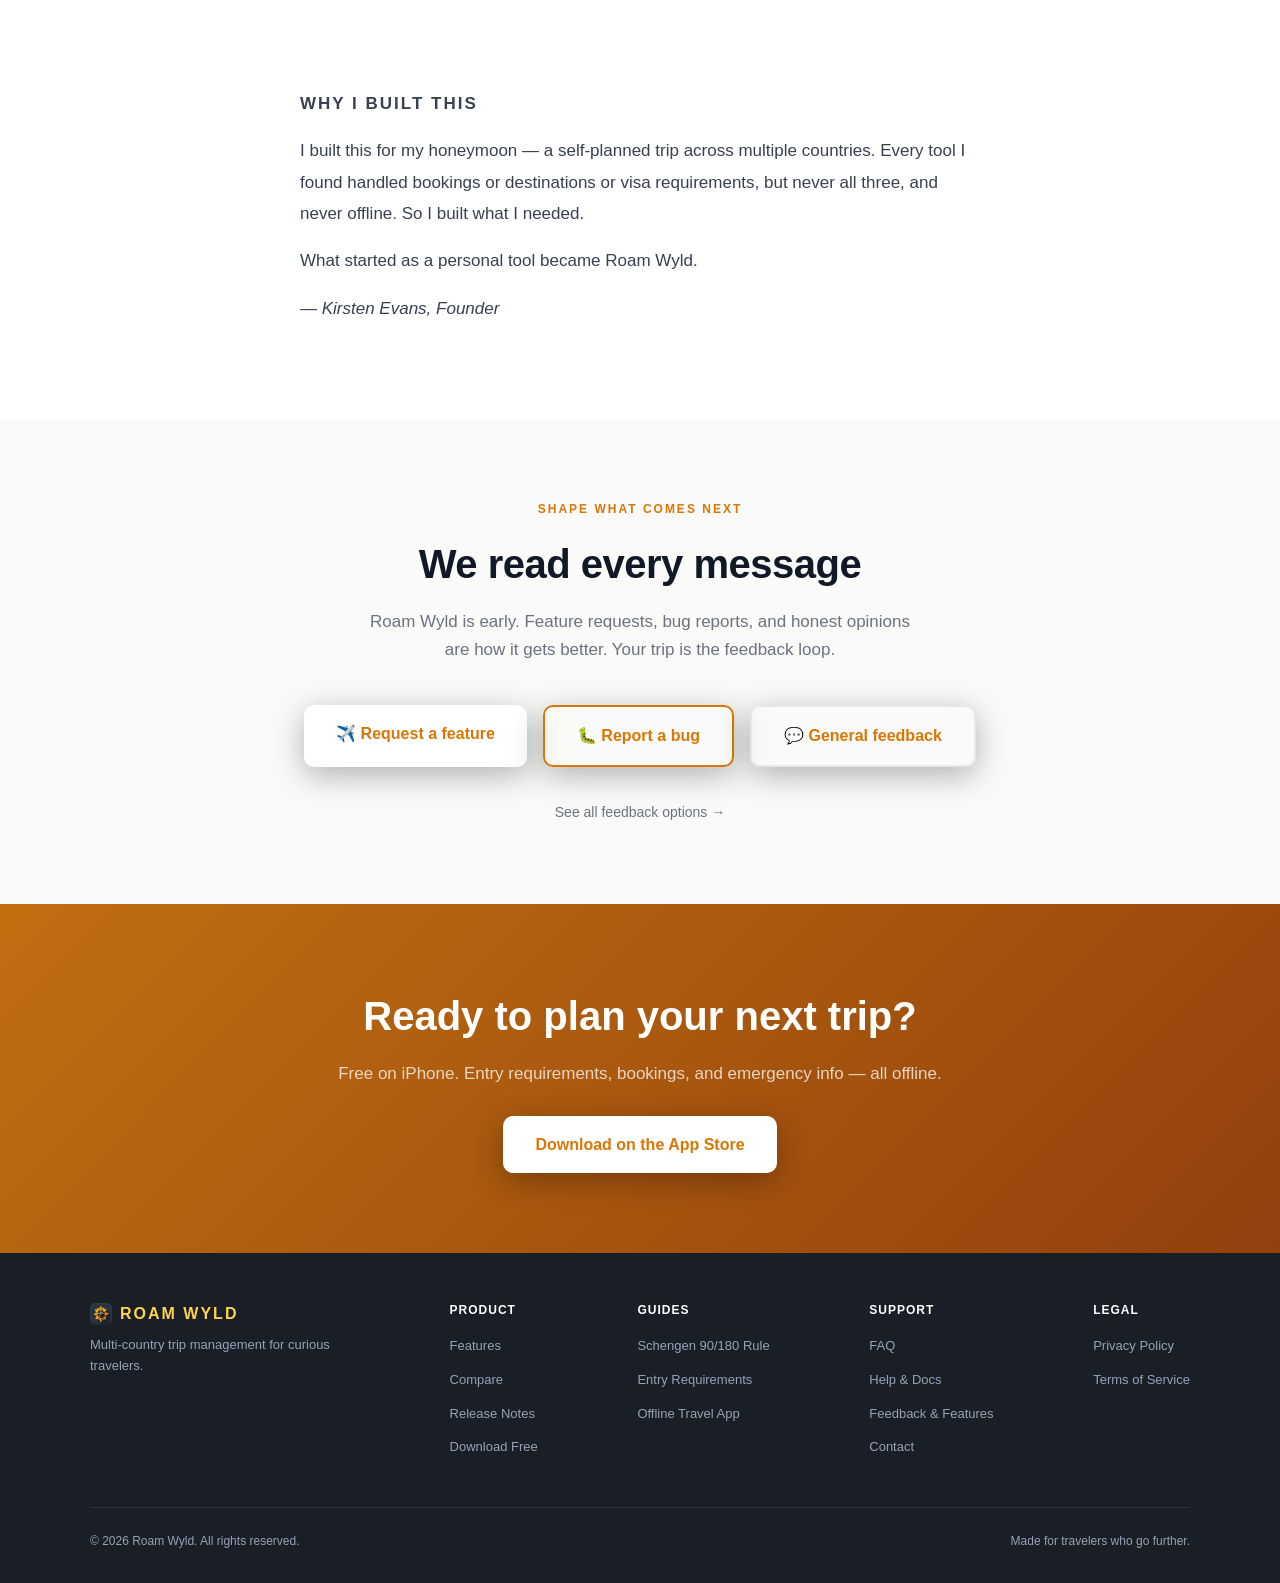
==== commit 05773ed2: "Add feedback section to homepage Adds a three-CTA feedback block (feature request, bug report, gener" ====
--- a/index.html
+++ b/index.html
@@ -169,6 +169,24 @@
   </div>
 </section>
 
+<!-- FEEDBACK -->
+<section style="background: var(--bg-alt); padding: 80px 24px;">
+  <div class="section-inner" style="max-width: 760px; text-align: center;">
+    <p class="section-label">Shape what comes next</p>
+    <h2 class="section-title" style="margin-bottom: 12px;">We read every message</h2>
+    <p style="font-size: 17px; color: var(--text-muted); max-width: 560px; margin: 0 auto 40px; line-height: 1.7;">
+      Roam Wyld is early. Feature requests, bug reports, and honest opinions
+      are how it gets better. Your trip is the feedback loop.
+    </p>
+    <div style="display: flex; flex-wrap: wrap; justify-content: center; gap: 16px; margin-bottom: 32px;">
+      <a href="mailto:support@roamwyld.app?subject=Feature Request&body=I'd love to see:%0D%0AThe problem it would solve:%0D%0AHow I'd use it:" class="btn-beta">✈️ Request a feature</a>
+      <a href="mailto:support@roamwyld.app?subject=Bug Report&body=App version:%0D%0AWhat I did:%0D%0AWhat happened:%0D%0AWhat I expected:" class="btn-beta" style="background: transparent; border: 2px solid var(--primary); color: var(--primary);">🐛 Report a bug</a>
+      <a href="mailto:support@roamwyld.app?subject=Feedback" class="btn-beta" style="background: transparent; border: 2px solid var(--border); color: var(--text-muted);">💬 General feedback</a>
+    </div>
+    <a href="feedback.html" style="font-size: 14px; color: var(--text-muted);">See all feedback options →</a>
+  </div>
+</section>
+
 <!-- CTA BAND -->
 <div class="cta-band">
   <h2>Ready to plan your next trip?</h2>
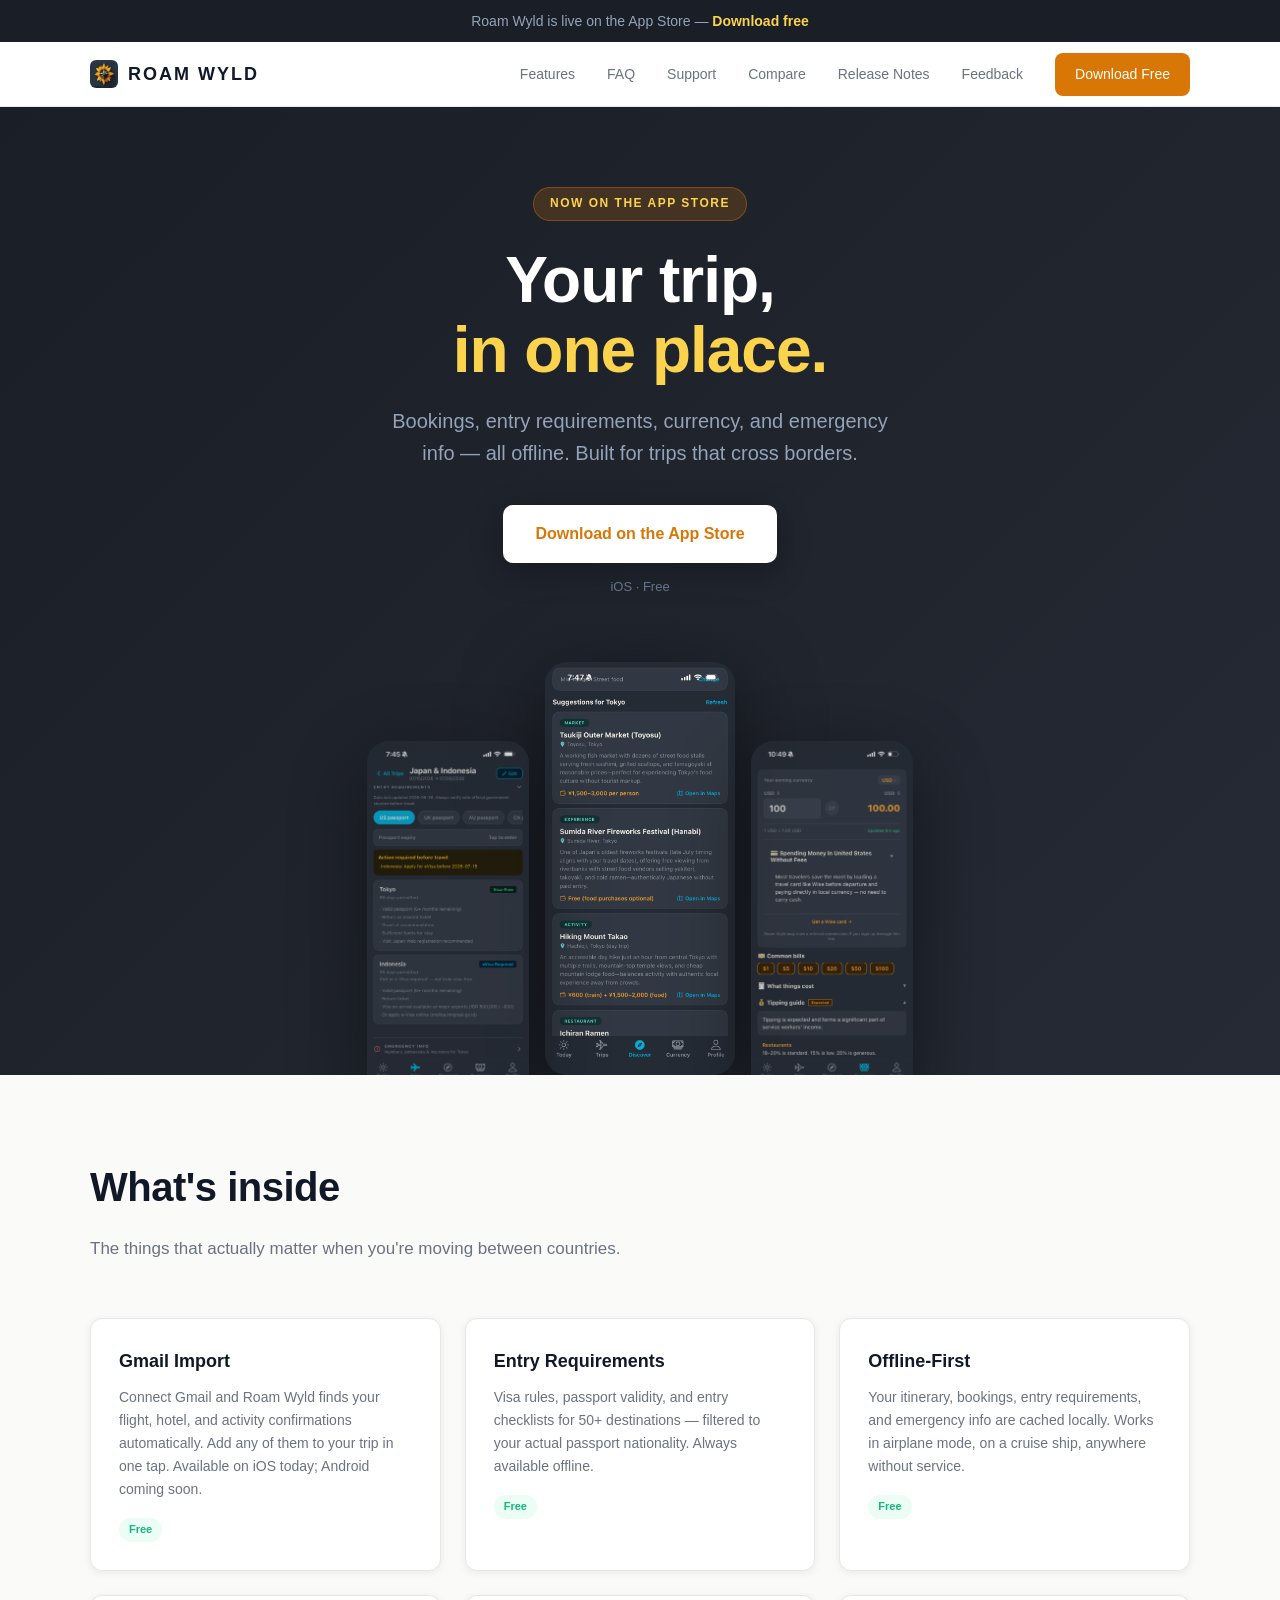
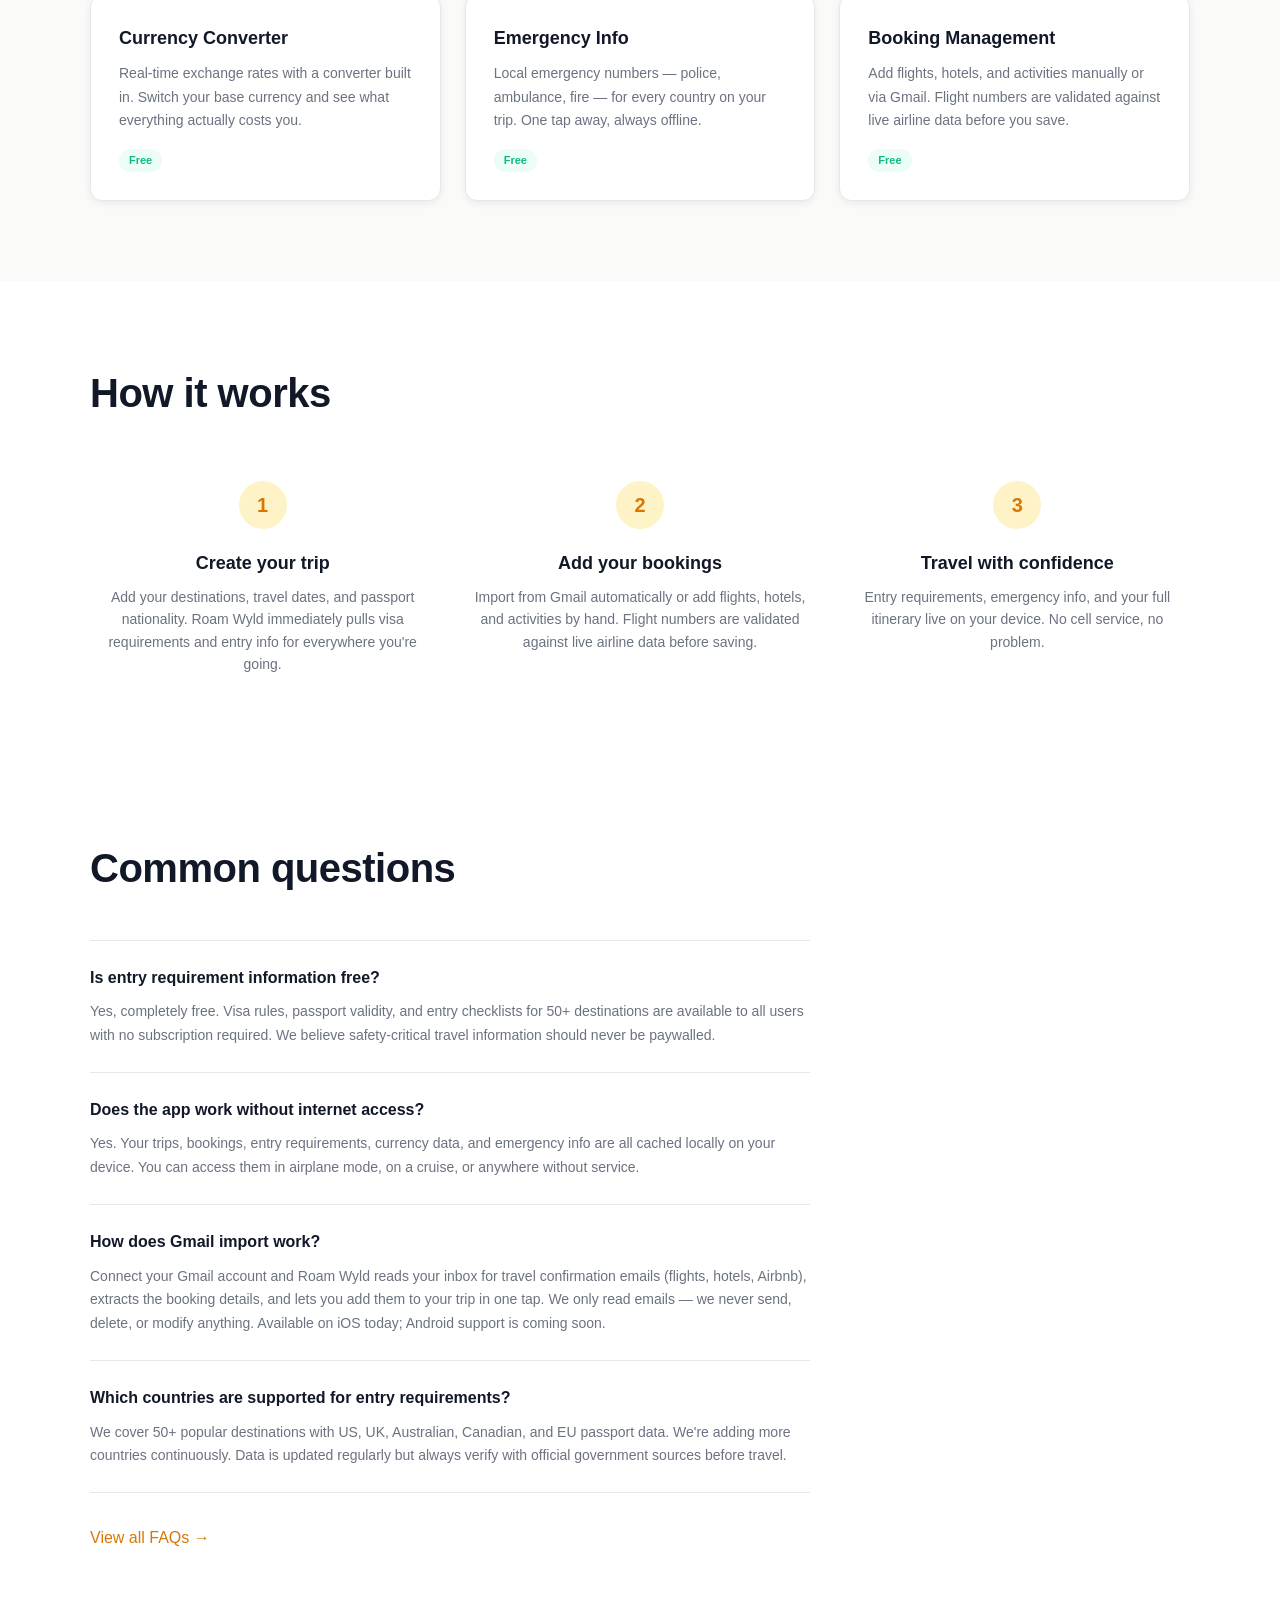
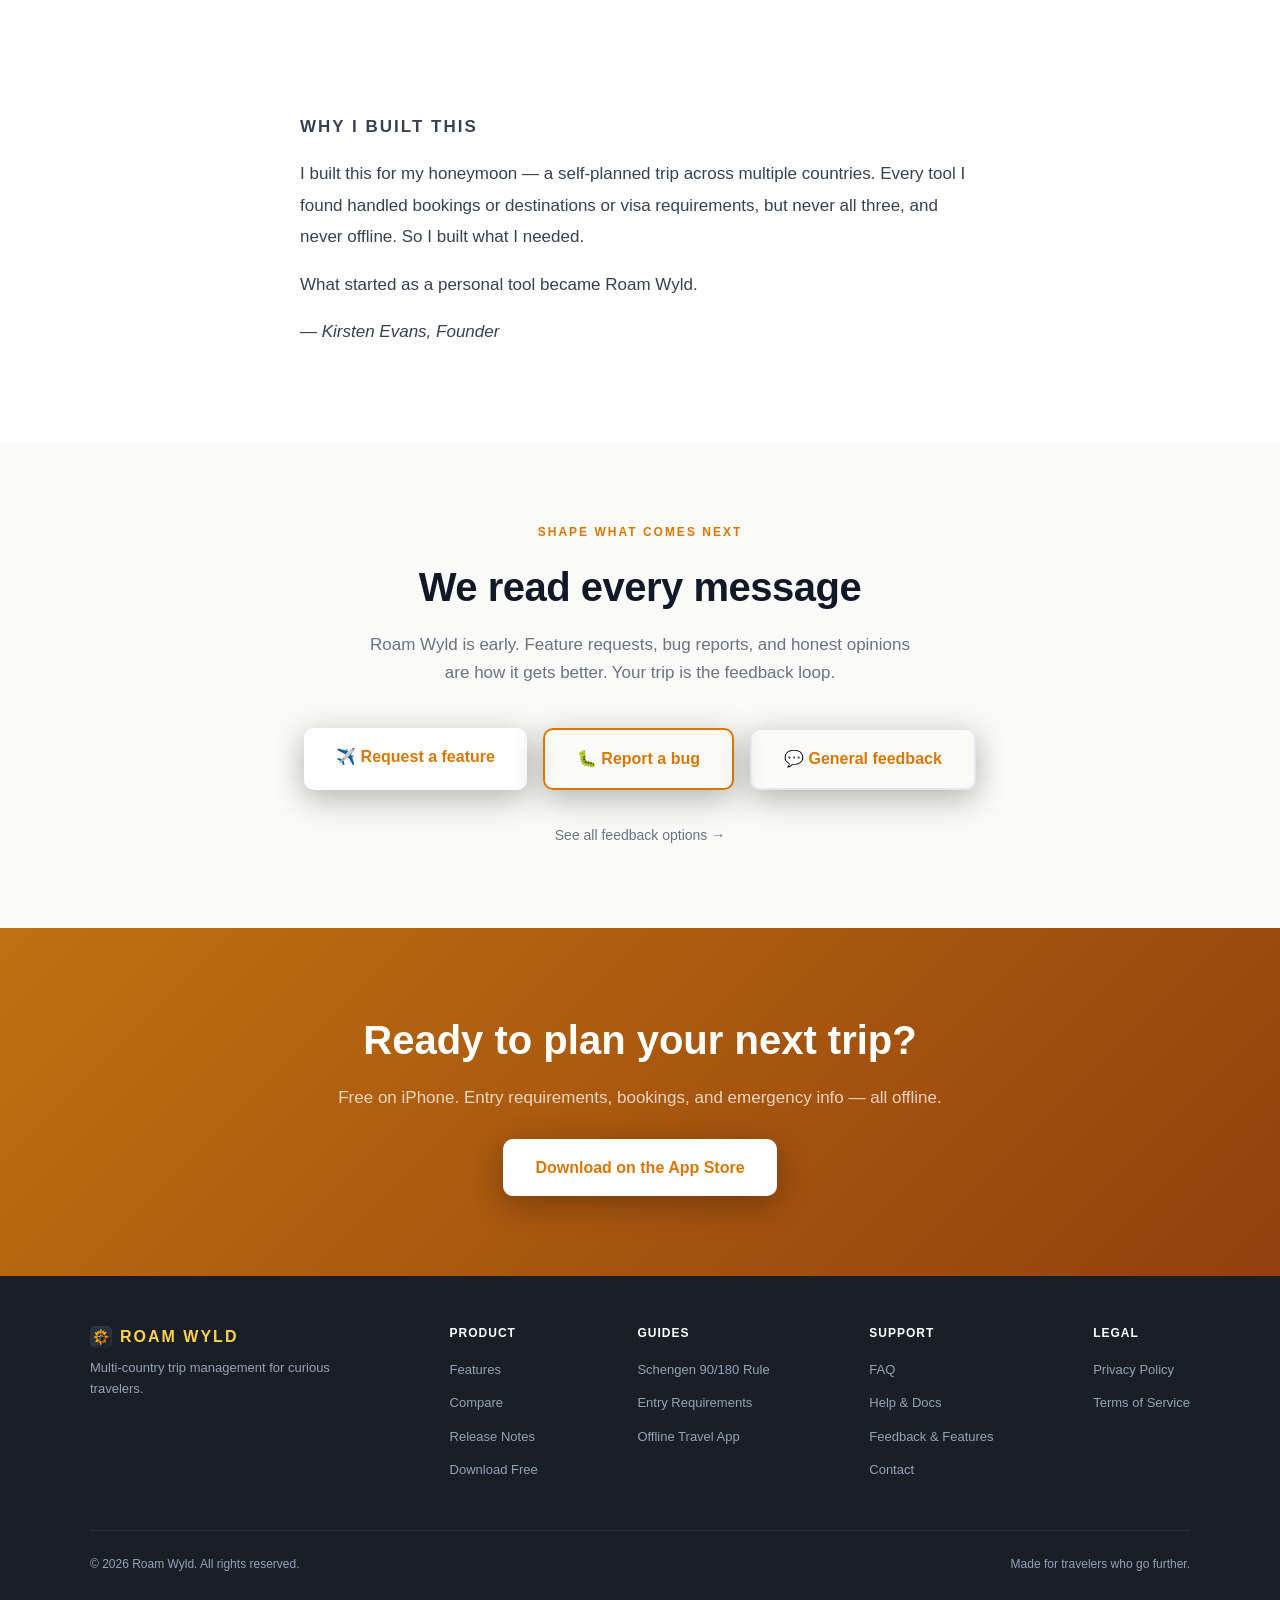
==== commit 6aafcd49: "Add Android caveat to Gmail import mentions; disclose ImprovMX vendor Gmail import is now iOS-only (" ====
--- a/index.html
+++ b/index.html
@@ -72,7 +72,7 @@
     <div class="features-grid">
       <div class="feature-card">
         <h3>Gmail Import</h3>
-        <p>Connect Gmail and Roam Wyld finds your flight, hotel, and activity confirmations automatically. Add any of them to your trip in one tap.</p>
+        <p>Connect Gmail and Roam Wyld finds your flight, hotel, and activity confirmations automatically. Add any of them to your trip in one tap. Available on iOS today; Android coming soon.</p>
         <span class="feature-badge badge-free">Free</span>
       </div>
       <div class="feature-card">
@@ -144,7 +144,7 @@
       </div>
       <div class="faq-item">
         <p class="faq-q">How does Gmail import work?</p>
-        <p class="faq-a">Connect your Gmail account and Roam Wyld reads your inbox for travel confirmation emails (flights, hotels, Airbnb), extracts the booking details, and lets you add them to your trip in one tap. We only read emails &mdash; we never send, delete, or modify anything.</p>
+        <p class="faq-a">Connect your Gmail account and Roam Wyld reads your inbox for travel confirmation emails (flights, hotels, Airbnb), extracts the booking details, and lets you add them to your trip in one tap. We only read emails &mdash; we never send, delete, or modify anything. Available on iOS today; Android support is coming soon.</p>
       </div>
       <div class="faq-item">
         <p class="faq-q">Which countries are supported for entry requirements?</p>
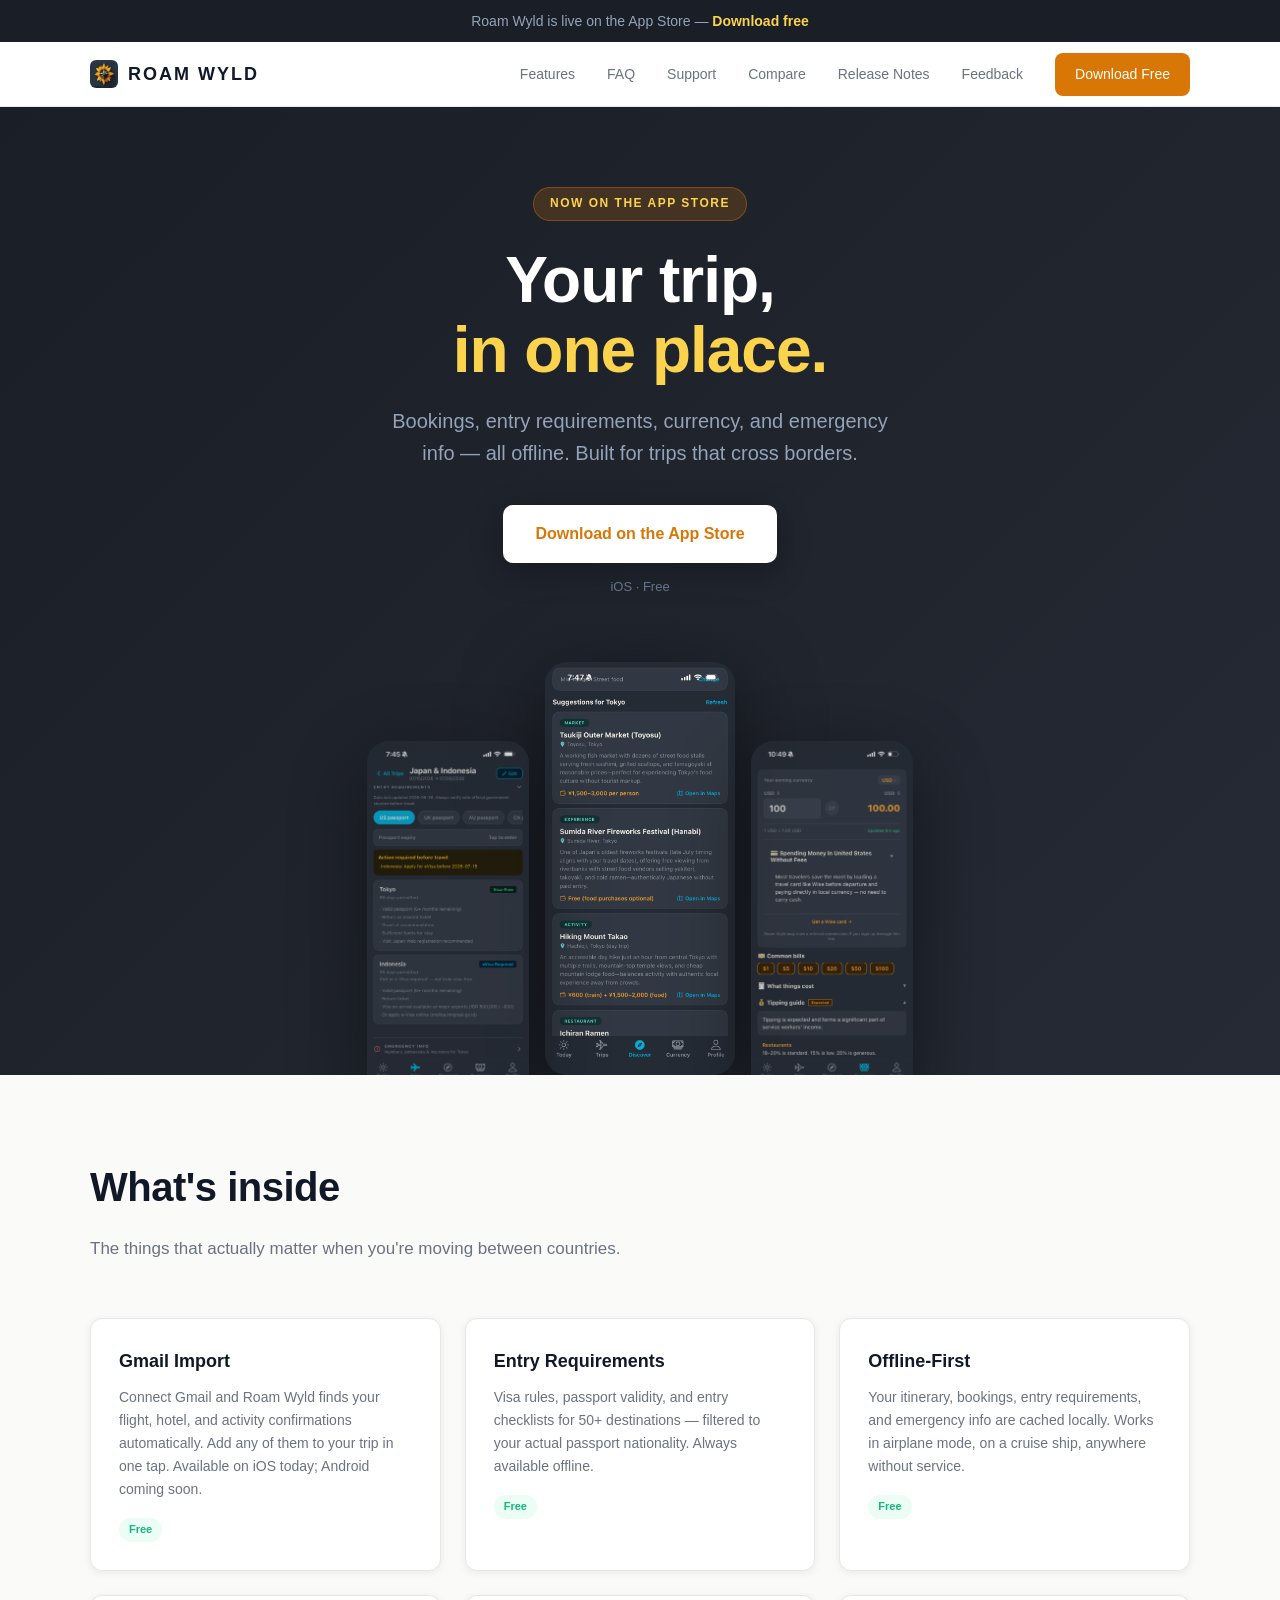
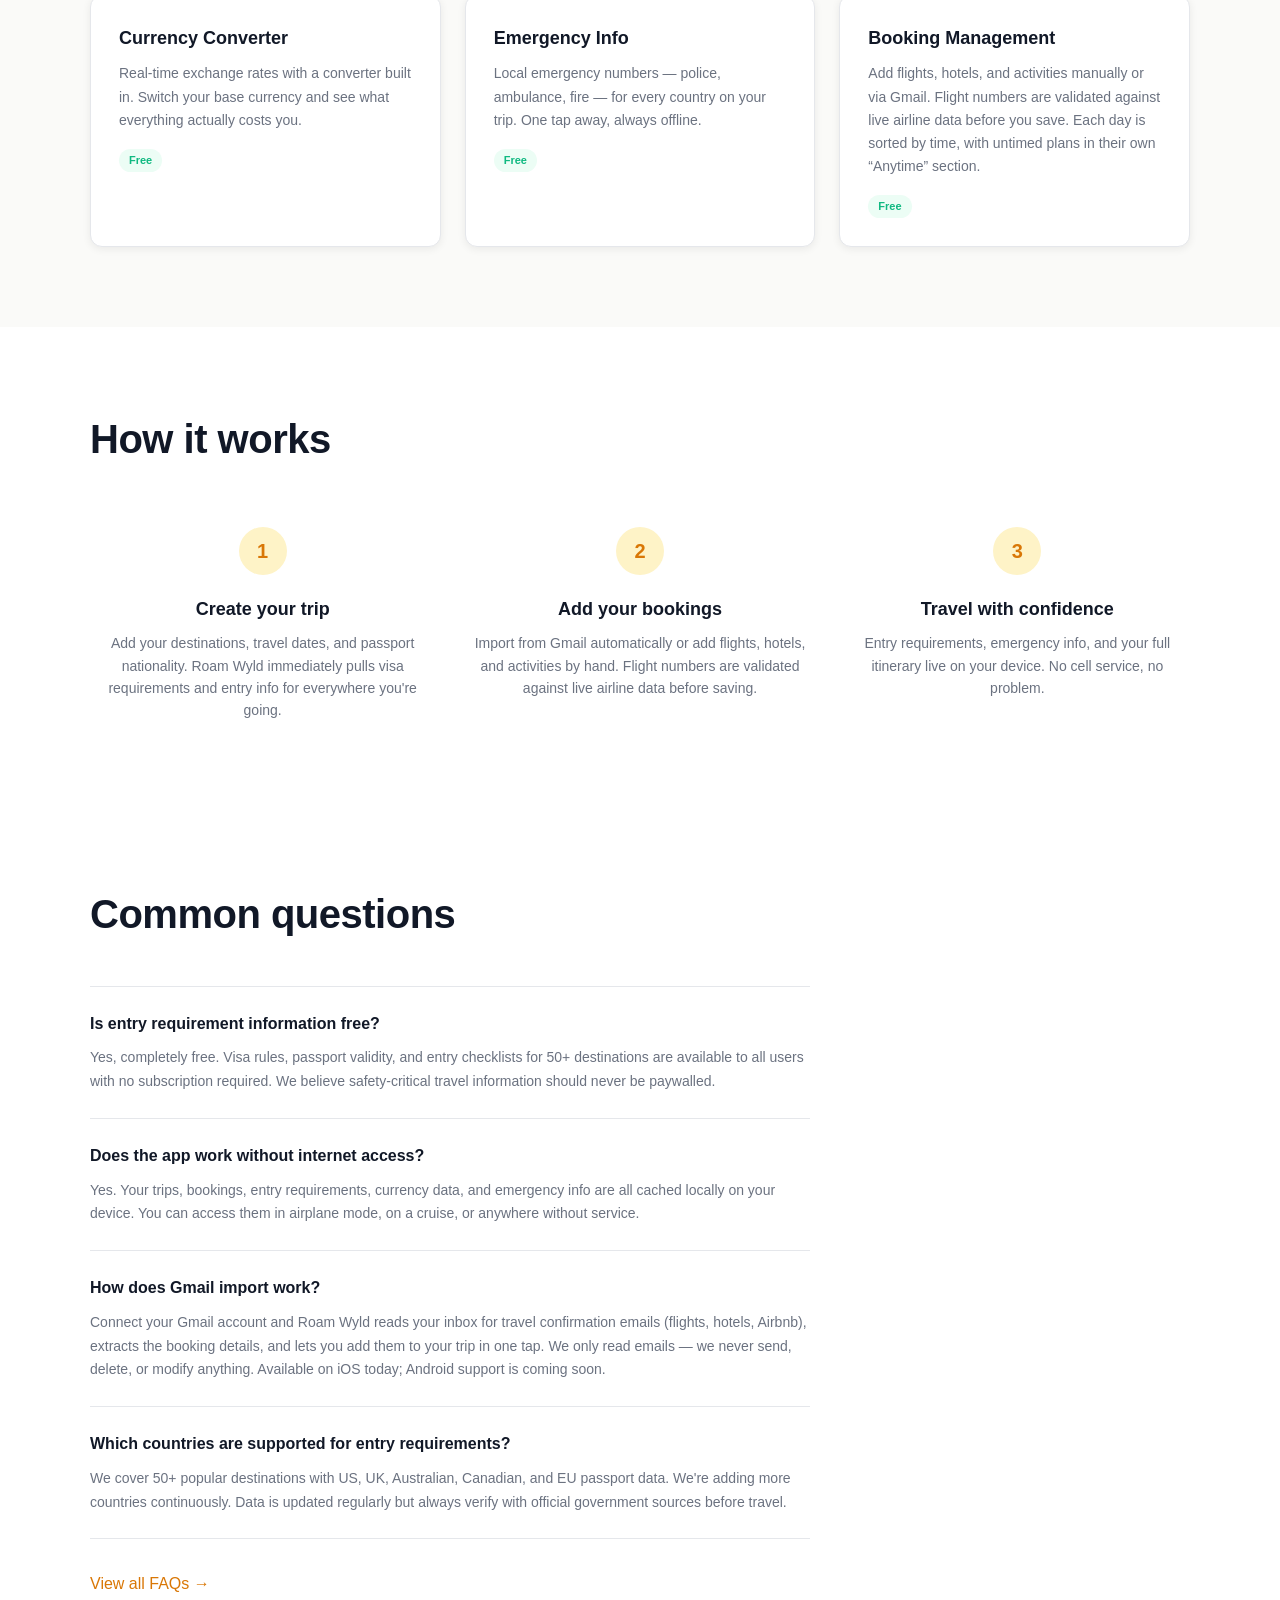
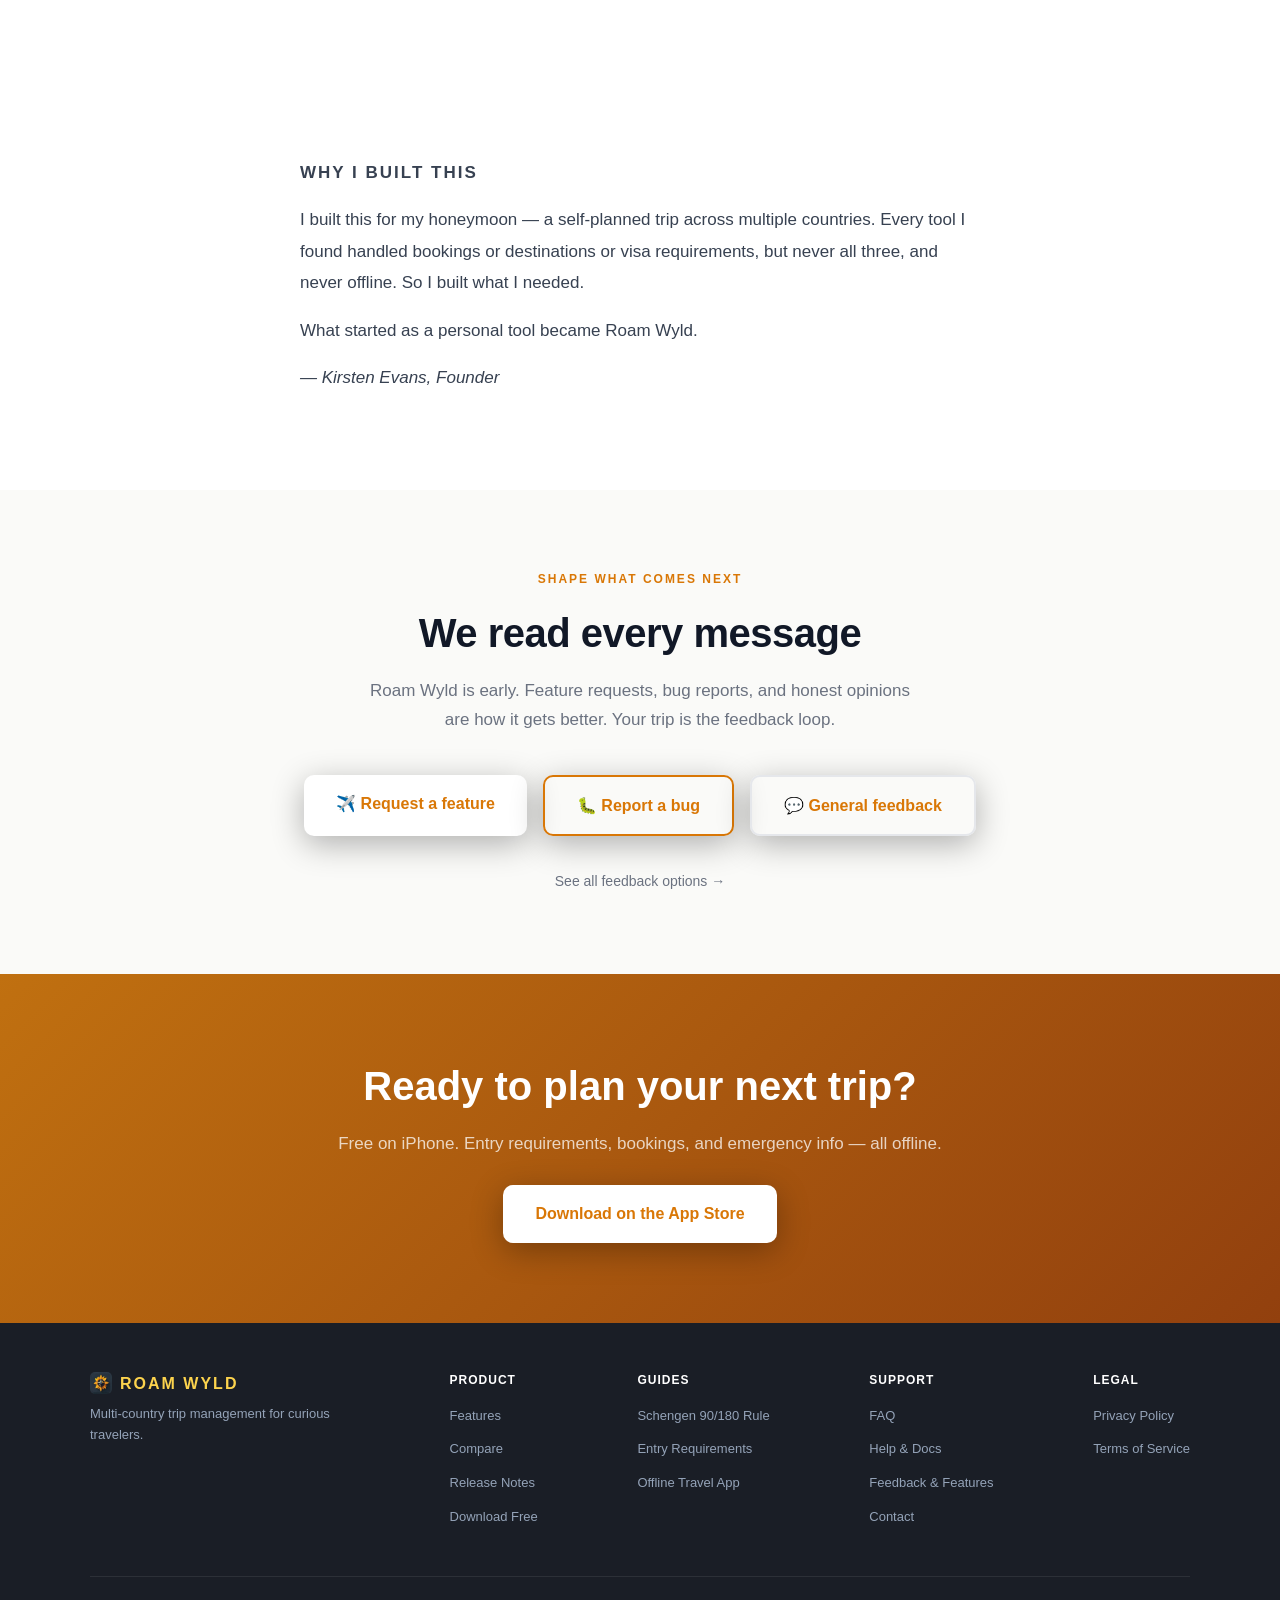
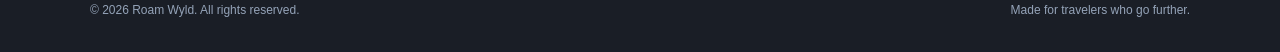
==== commit 78b9cb29: "Add v1.4 release notes and itinerary feature copy Hold until v1.4 is live on the App Store, then pus" ====
--- a/index.html
+++ b/index.html
@@ -97,7 +97,7 @@
       </div>
       <div class="feature-card">
         <h3>Booking Management</h3>
-        <p>Add flights, hotels, and activities manually or via Gmail. Flight numbers are validated against live airline data before you save.</p>
+        <p>Add flights, hotels, and activities manually or via Gmail. Flight numbers are validated against live airline data before you save. Each day is sorted by time, with untimed plans in their own &ldquo;Anytime&rdquo; section.</p>
         <span class="feature-badge badge-free">Free</span>
       </div>
     </div>
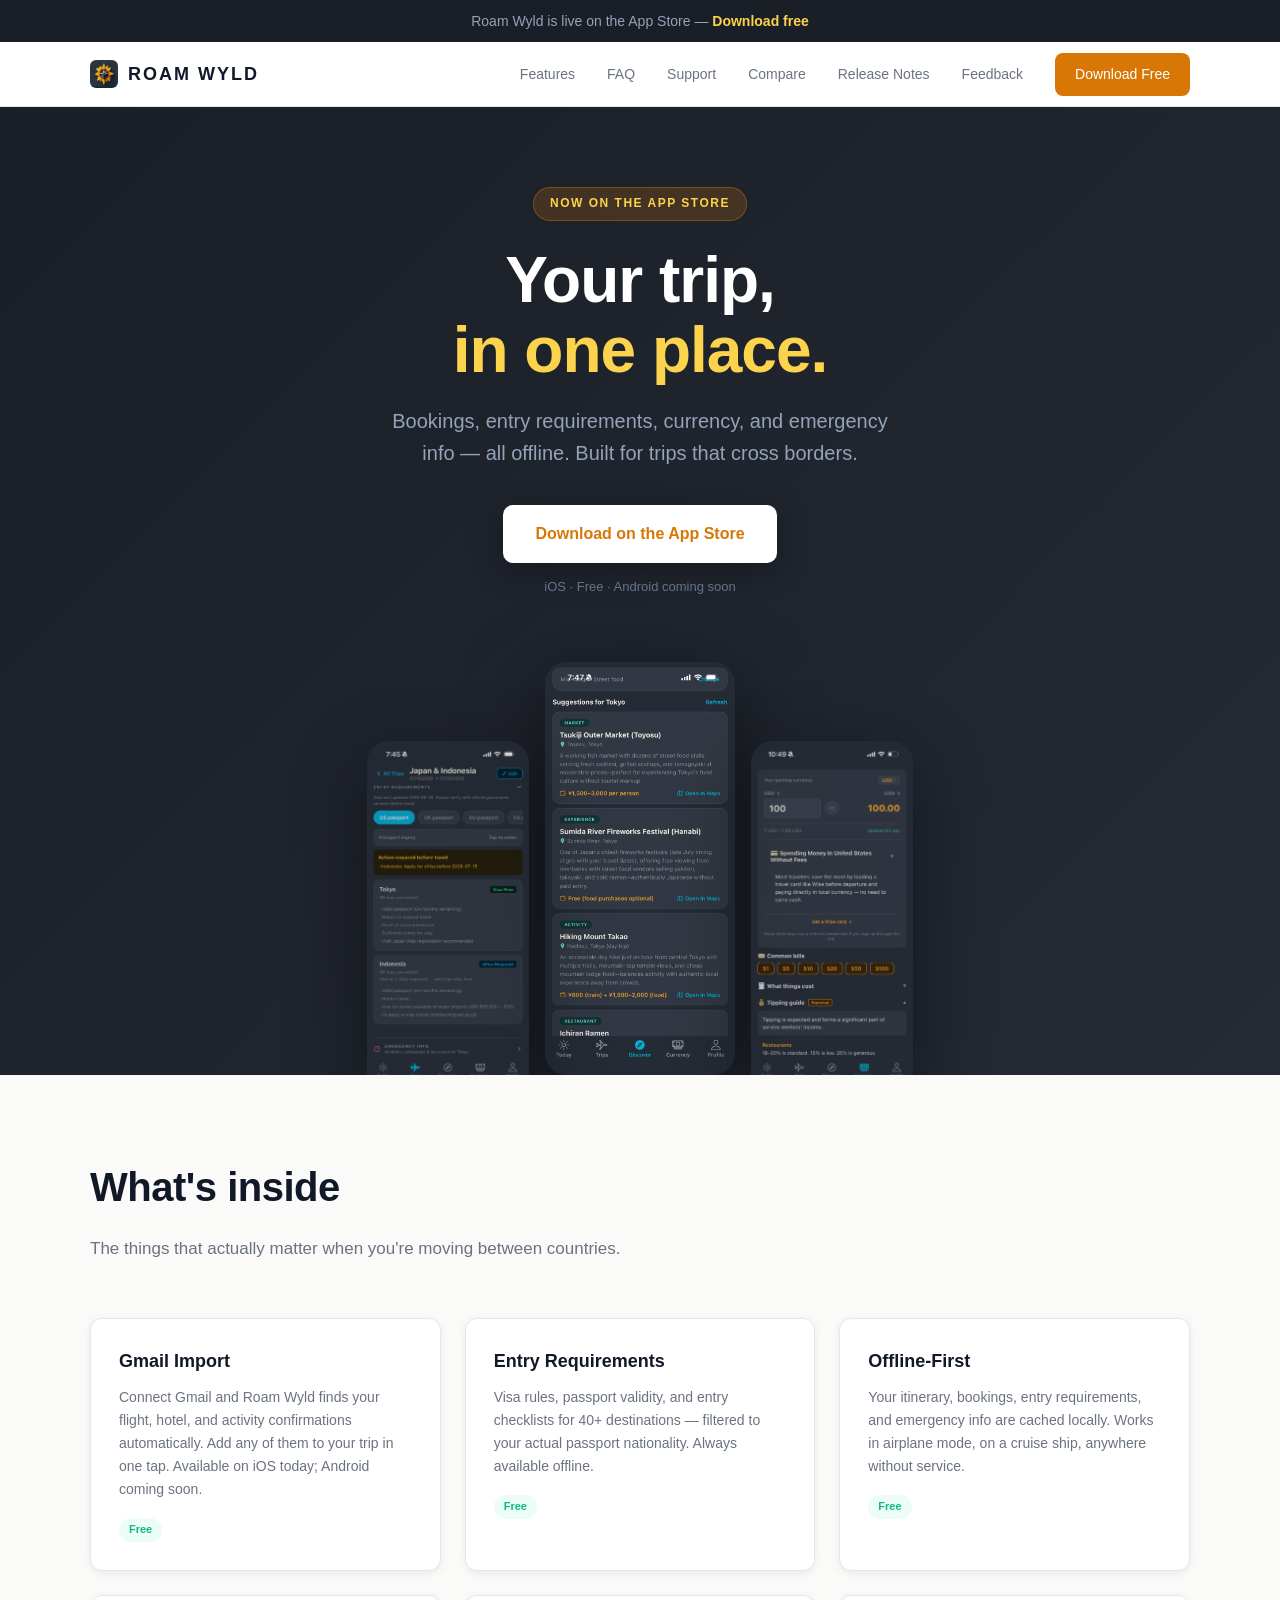
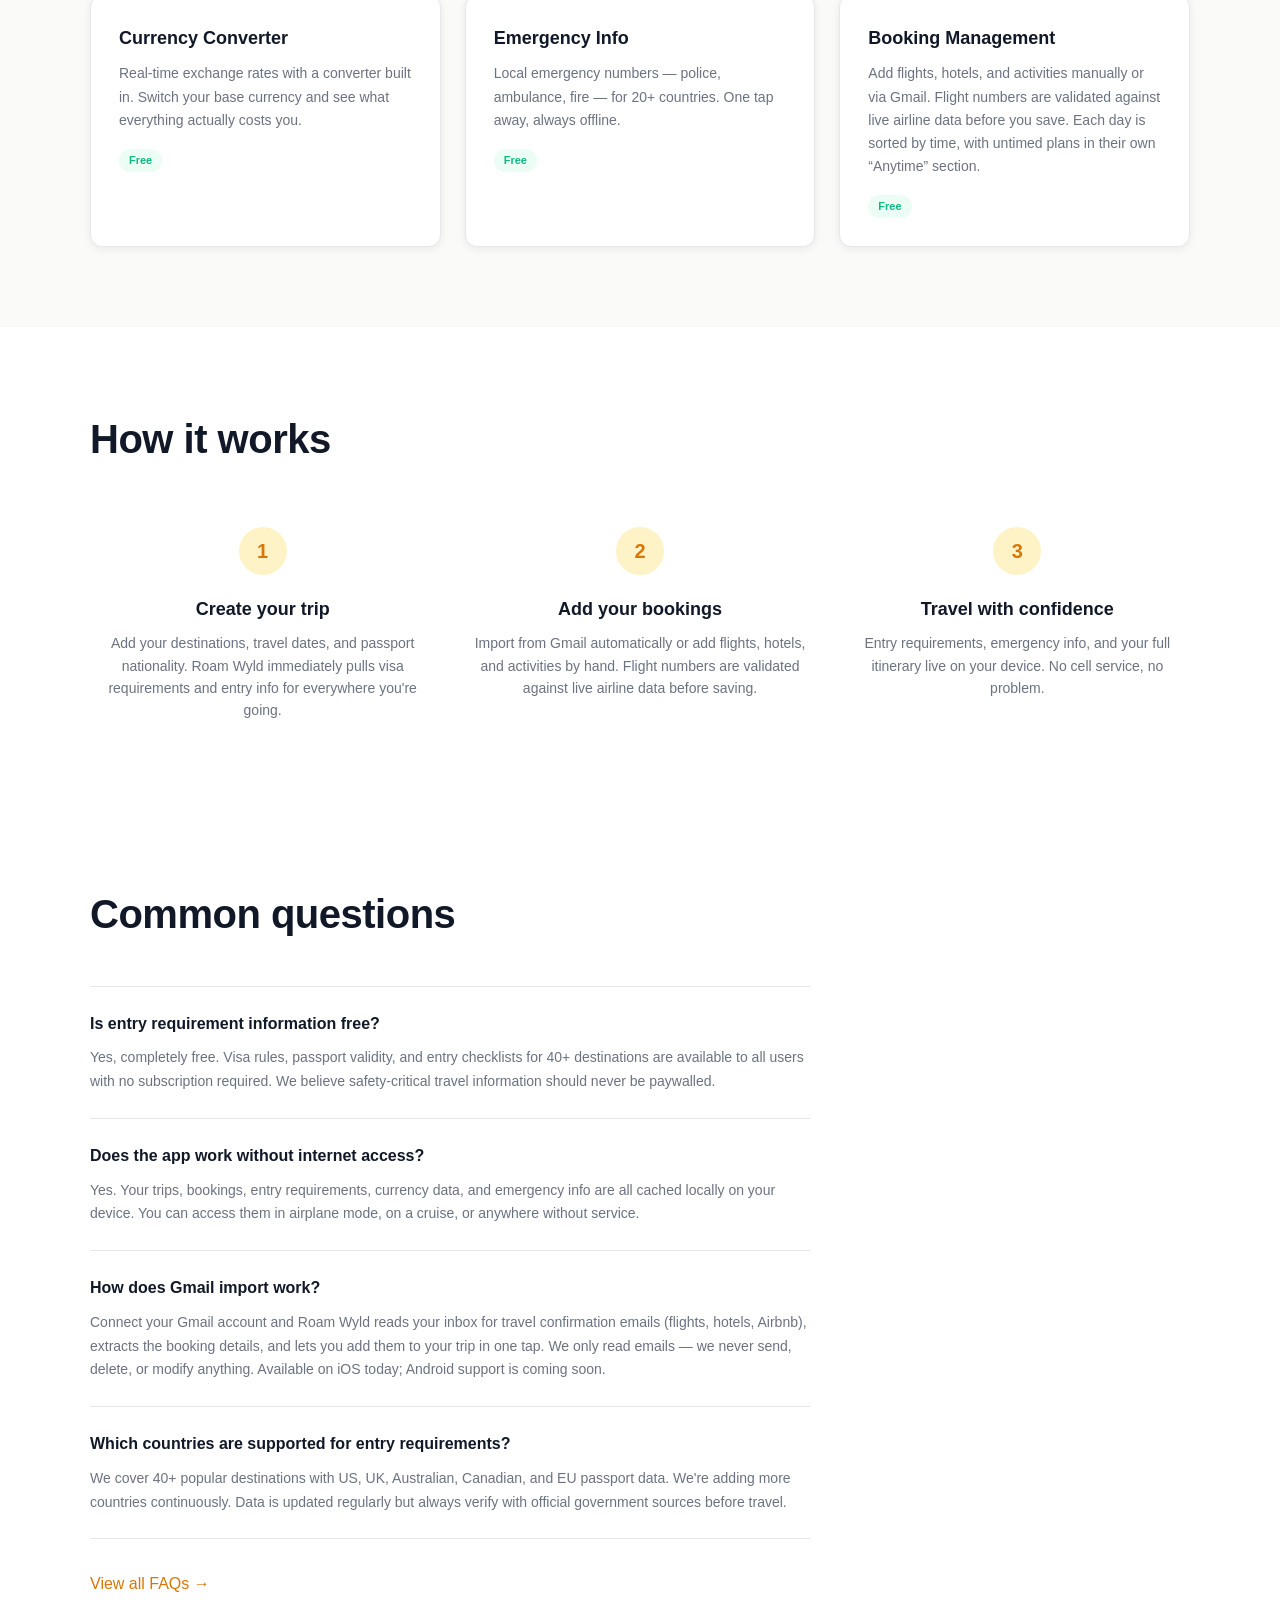
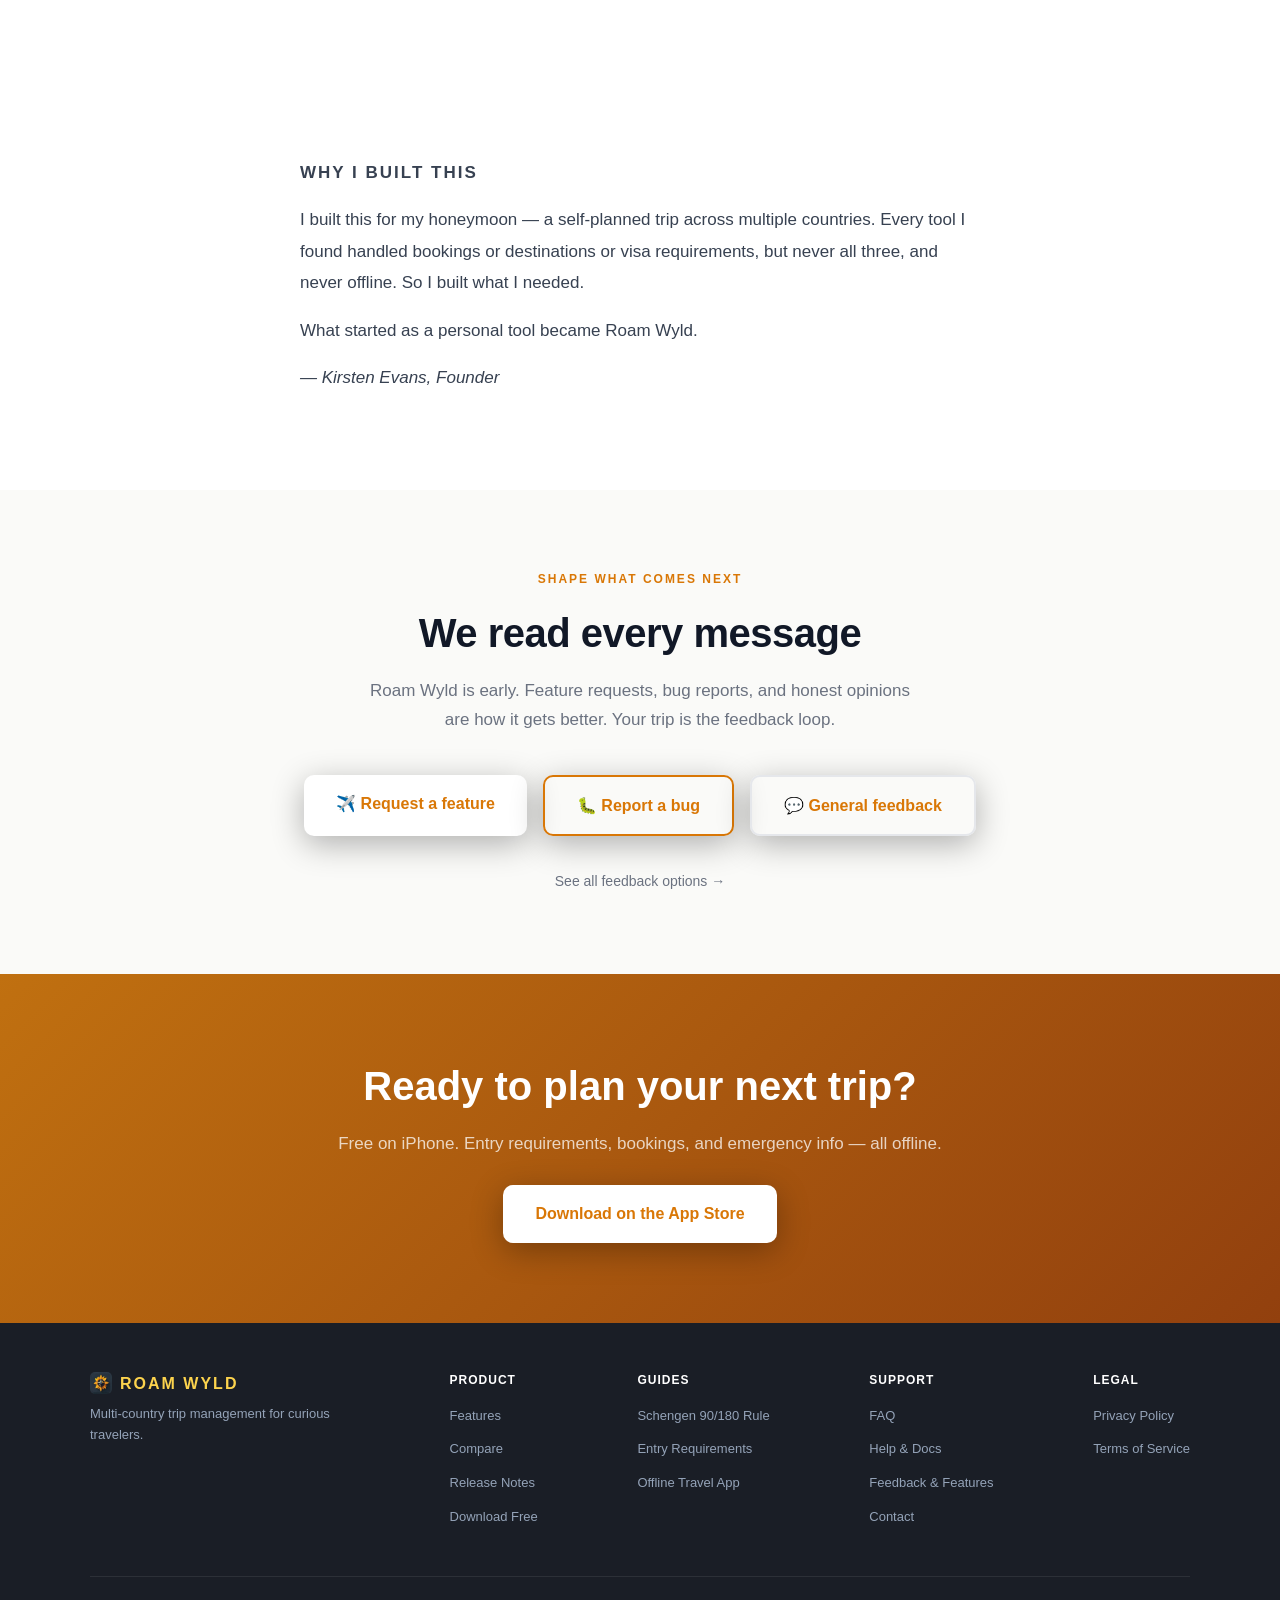
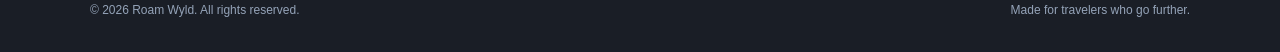
==== commit 1e2204e6: "Site: Android coming soon, drop stale App Store Review banners, honest coverage counts - Entry-requi" ====
--- a/index.html
+++ b/index.html
@@ -5,9 +5,9 @@
   <meta charset="UTF-8" />
   <meta name="viewport" content="width=device-width, initial-scale=1.0" />
   <title>Roam Wyld — Your Trip, In One Place</title>
-  <meta name="description" content="Manage multi-country trips with entry requirements, Gmail booking import, currency converter, and offline access. Free on the App Store." />
+  <meta name="description" content="Bookings, entry requirements, currency, and emergency info &mdash; all offline. Built for trips that cross borders. Free on the App Store." />
   <meta property="og:title" content="Roam Wyld — Your Trip, In One Place" />
-  <meta property="og:description" content="Entry requirements, Gmail booking import, offline access, and emergency info. Made for trips that cross borders." />
+  <meta property="og:description" content="Bookings, entry requirements, currency, and emergency info &mdash; all offline. Built for trips that cross borders." />
   <meta property="og:type" content="website" />
   <meta property="og:url" content="https://roamwyld.app" />
   <meta property="og:image" content="https://roamwyld.app/ss-02.png" />
@@ -47,7 +47,7 @@
 
   <div class="hero-form" id="download">
     <a href="https://apps.apple.com/us/app/roam-wyld/id6774633699" class="btn-beta">Download on the App Store</a>
-    <span class="hero-meta">iOS &middot; Free</span>
+    <span class="hero-meta">iOS &middot; Free &middot; Android coming soon</span>
   </div>
 
   <div class="screenshots-strip">
@@ -77,7 +77,7 @@
       </div>
       <div class="feature-card">
         <h3>Entry Requirements</h3>
-        <p>Visa rules, passport validity, and entry checklists for 50+ destinations &mdash; filtered to your actual passport nationality. Always available offline.</p>
+        <p>Visa rules, passport validity, and entry checklists for 40+ destinations &mdash; filtered to your actual passport nationality. Always available offline.</p>
         <span class="feature-badge badge-free">Free</span>
       </div>
       <div class="feature-card">
@@ -92,7 +92,7 @@
       </div>
       <div class="feature-card">
         <h3>Emergency Info</h3>
-        <p>Local emergency numbers &mdash; police, ambulance, fire &mdash; for every country on your trip. One tap away, always offline.</p>
+        <p>Local emergency numbers &mdash; police, ambulance, fire &mdash; for 20+ countries. One tap away, always offline.</p>
         <span class="feature-badge badge-free">Free</span>
       </div>
       <div class="feature-card">
@@ -136,7 +136,7 @@
     <div class="faq-list">
       <div class="faq-item">
         <p class="faq-q">Is entry requirement information free?</p>
-        <p class="faq-a">Yes, completely free. Visa rules, passport validity, and entry checklists for 50+ destinations are available to all users with no subscription required. We believe safety-critical travel information should never be paywalled.</p>
+        <p class="faq-a">Yes, completely free. Visa rules, passport validity, and entry checklists for 40+ destinations are available to all users with no subscription required. We believe safety-critical travel information should never be paywalled.</p>
       </div>
       <div class="faq-item">
         <p class="faq-q">Does the app work without internet access?</p>
@@ -148,7 +148,7 @@
       </div>
       <div class="faq-item">
         <p class="faq-q">Which countries are supported for entry requirements?</p>
-        <p class="faq-a">We cover 50+ popular destinations with US, UK, Australian, Canadian, and EU passport data. We're adding more countries continuously. Data is updated regularly but always verify with official government sources before travel.</p>
+        <p class="faq-a">We cover 40+ popular destinations with US, UK, Australian, Canadian, and EU passport data. We're adding more countries continuously. Data is updated regularly but always verify with official government sources before travel.</p>
       </div>
     </div>
     <p style="margin-top:32px;"><a href="faq.html">View all FAQs &rarr;</a></p>
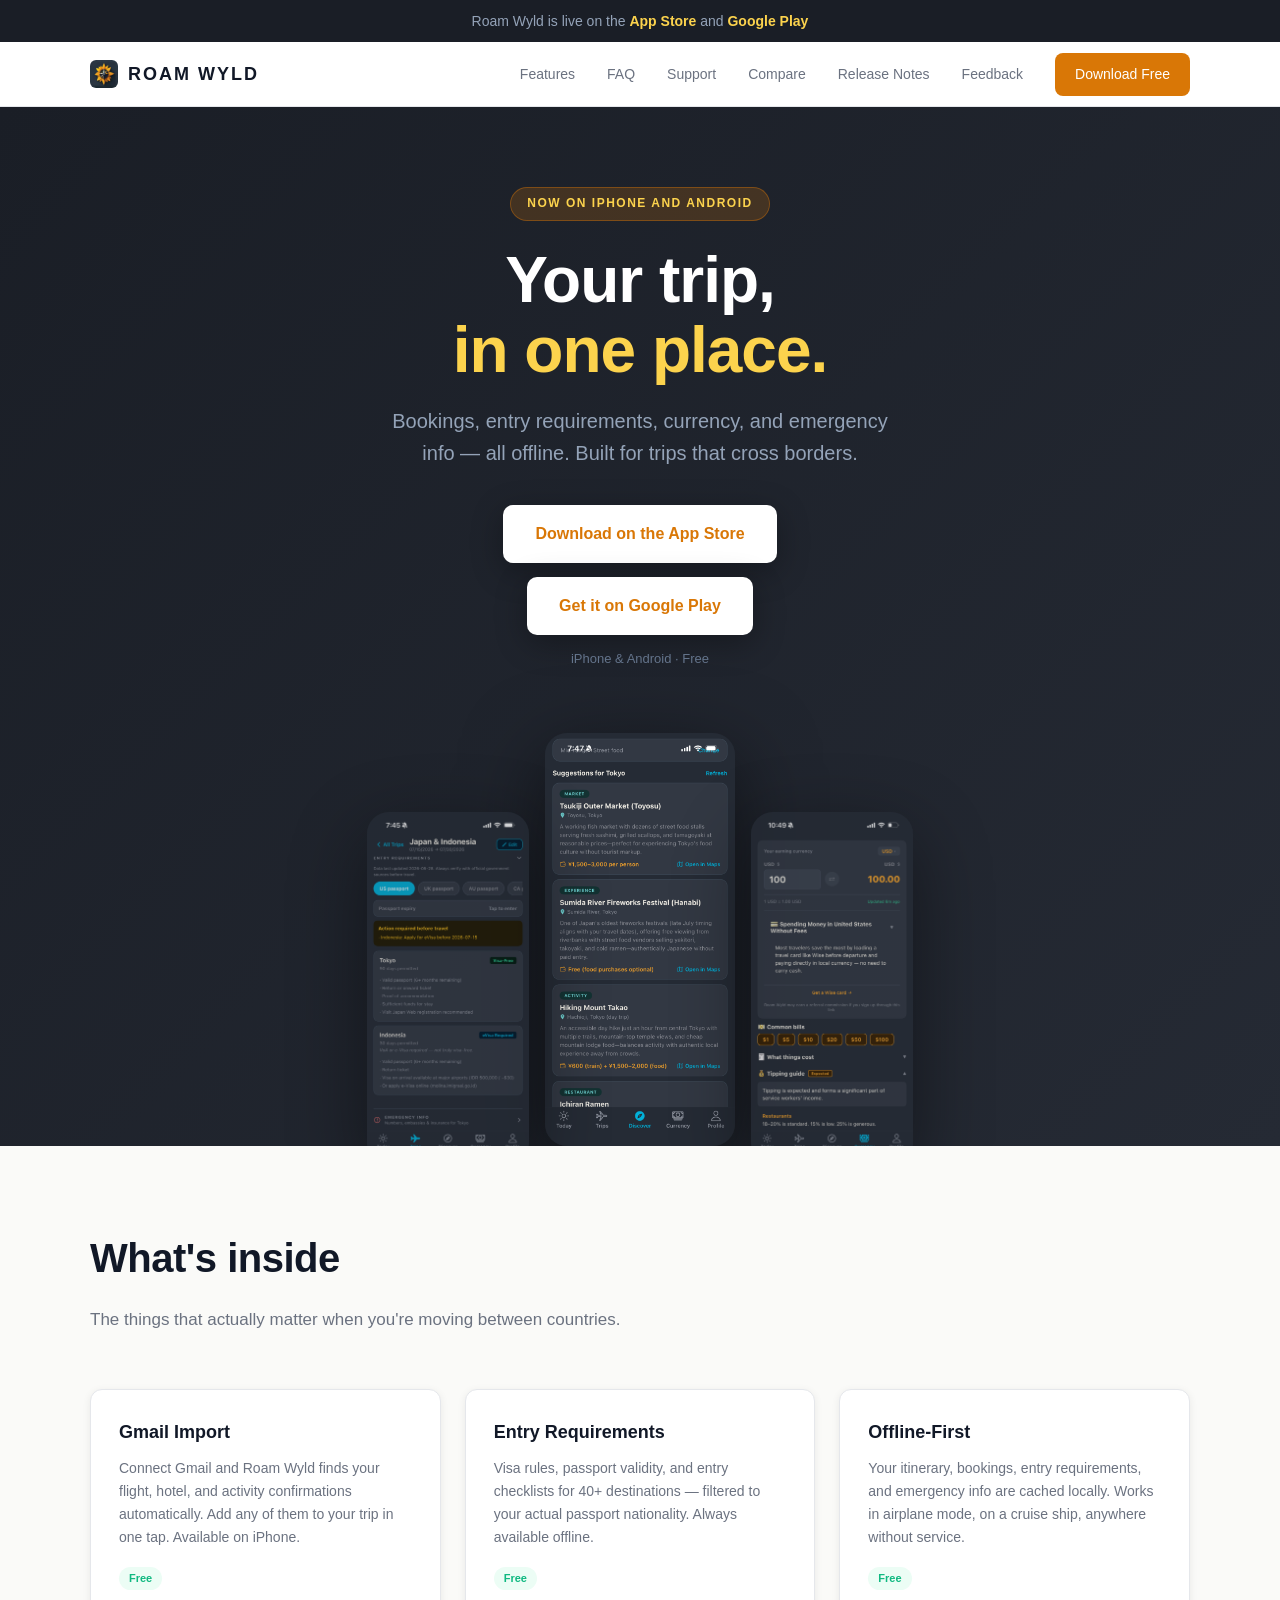
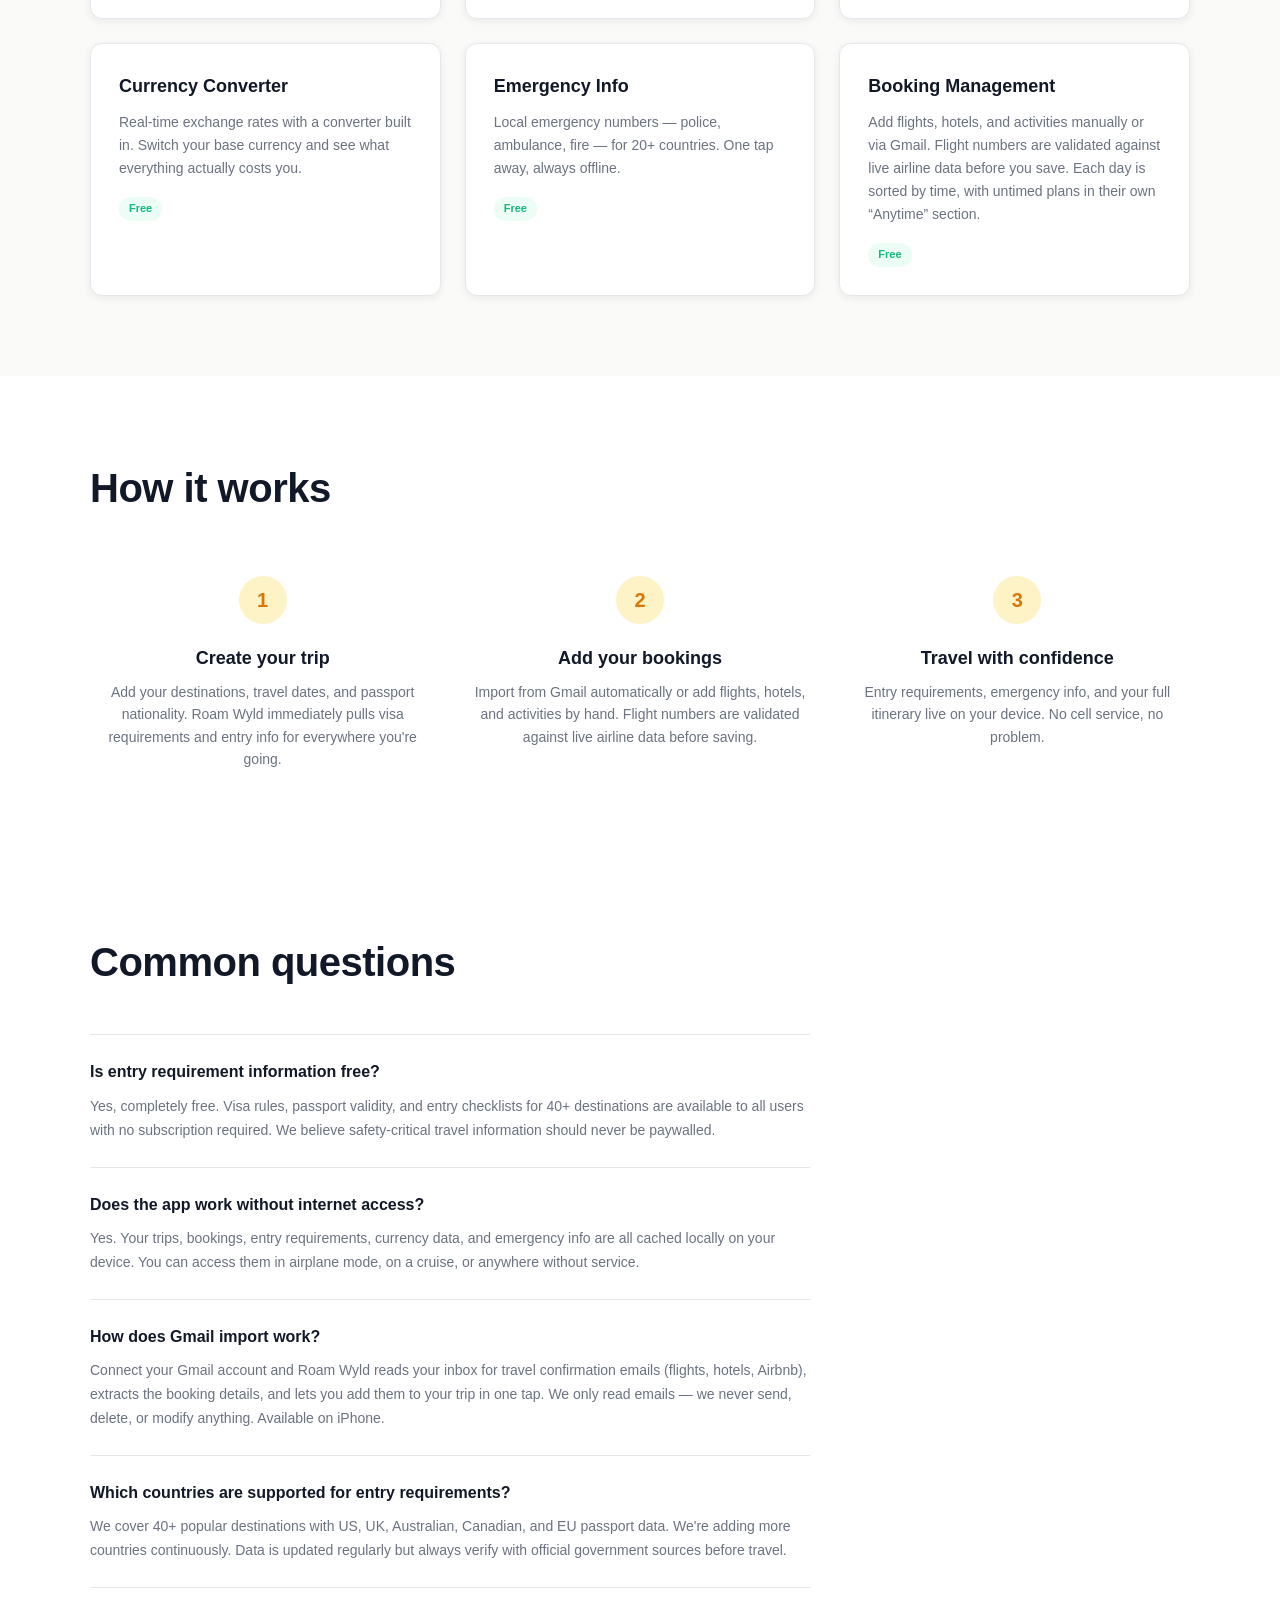
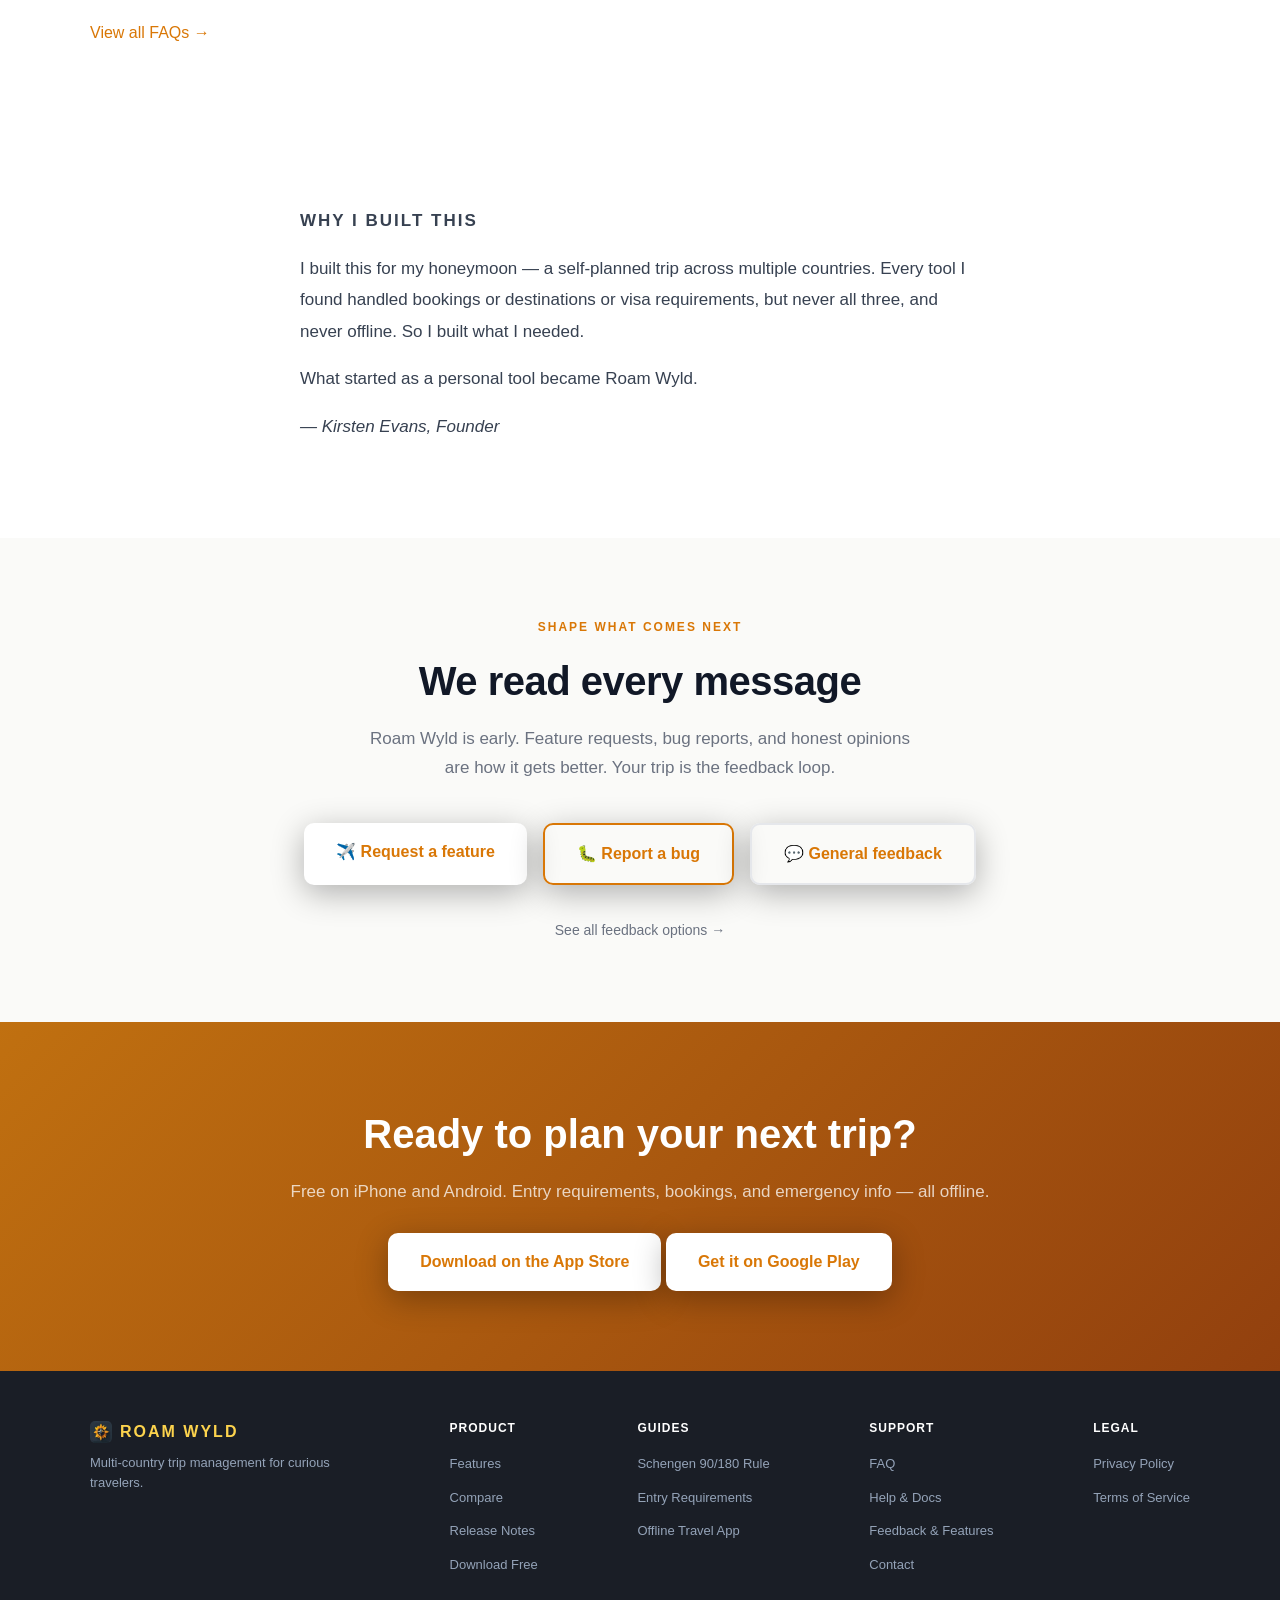
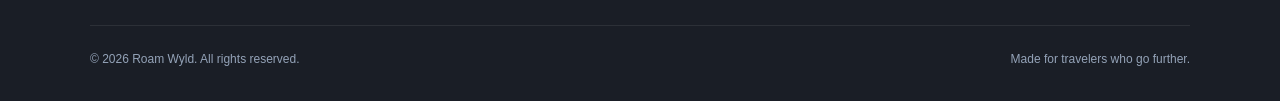
==== commit 0881d27d: "Android is live on Google Play: replace 'Android coming soon' with Play links (5 pages) Co-Authored-" ====
--- a/index.html
+++ b/index.html
@@ -21,7 +21,7 @@
 <body>
 
 <div class="top-banner">
-  Roam Wyld is live on the App Store &mdash; <a href="https://apps.apple.com/us/app/roam-wyld/id6774633699">Download free</a>
+  Roam Wyld is live on the <a href="https://apps.apple.com/us/app/roam-wyld/id6774633699">App Store</a> and <a href="https://play.google.com/store/apps/details?id=app.roamwyld">Google Play</a>
 </div>
 
 <nav>
@@ -41,13 +41,14 @@
 
 <!-- HERO -->
 <section class="hero">
-  <div class="hero-badge">Now on the App Store</div>
+  <div class="hero-badge">Now on iPhone and Android</div>
   <h1>Your trip,<br><span>in one place.</span></h1>
   <p>Bookings, entry requirements, currency, and emergency info &mdash; all offline. Built for trips that cross borders.</p>
 
   <div class="hero-form" id="download">
     <a href="https://apps.apple.com/us/app/roam-wyld/id6774633699" class="btn-beta">Download on the App Store</a>
-    <span class="hero-meta">iOS &middot; Free &middot; Android coming soon</span>
+    <a href="https://play.google.com/store/apps/details?id=app.roamwyld" class="btn-beta">Get it on Google Play</a>
+    <span class="hero-meta">iPhone &amp; Android &middot; Free</span>
   </div>
 
   <div class="screenshots-strip">
@@ -72,7 +73,7 @@
     <div class="features-grid">
       <div class="feature-card">
         <h3>Gmail Import</h3>
-        <p>Connect Gmail and Roam Wyld finds your flight, hotel, and activity confirmations automatically. Add any of them to your trip in one tap. Available on iOS today; Android coming soon.</p>
+        <p>Connect Gmail and Roam Wyld finds your flight, hotel, and activity confirmations automatically. Add any of them to your trip in one tap. Available on iPhone.</p>
         <span class="feature-badge badge-free">Free</span>
       </div>
       <div class="feature-card">
@@ -144,7 +145,7 @@
       </div>
       <div class="faq-item">
         <p class="faq-q">How does Gmail import work?</p>
-        <p class="faq-a">Connect your Gmail account and Roam Wyld reads your inbox for travel confirmation emails (flights, hotels, Airbnb), extracts the booking details, and lets you add them to your trip in one tap. We only read emails &mdash; we never send, delete, or modify anything. Available on iOS today; Android support is coming soon.</p>
+        <p class="faq-a">Connect your Gmail account and Roam Wyld reads your inbox for travel confirmation emails (flights, hotels, Airbnb), extracts the booking details, and lets you add them to your trip in one tap. We only read emails &mdash; we never send, delete, or modify anything. Available on iPhone.</p>
       </div>
       <div class="faq-item">
         <p class="faq-q">Which countries are supported for entry requirements?</p>
@@ -190,8 +191,9 @@
 <!-- CTA BAND -->
 <div class="cta-band">
   <h2>Ready to plan your next trip?</h2>
-  <p>Free on iPhone. Entry requirements, bookings, and emergency info &mdash; all offline.</p>
+  <p>Free on iPhone and Android. Entry requirements, bookings, and emergency info &mdash; all offline.</p>
   <a href="https://apps.apple.com/us/app/roam-wyld/id6774633699" class="btn-beta btn-beta-white">Download on the App Store</a>
+  <a href="https://play.google.com/store/apps/details?id=app.roamwyld" class="btn-beta btn-beta-white">Get it on Google Play</a>
 </div>
 
 <footer>
